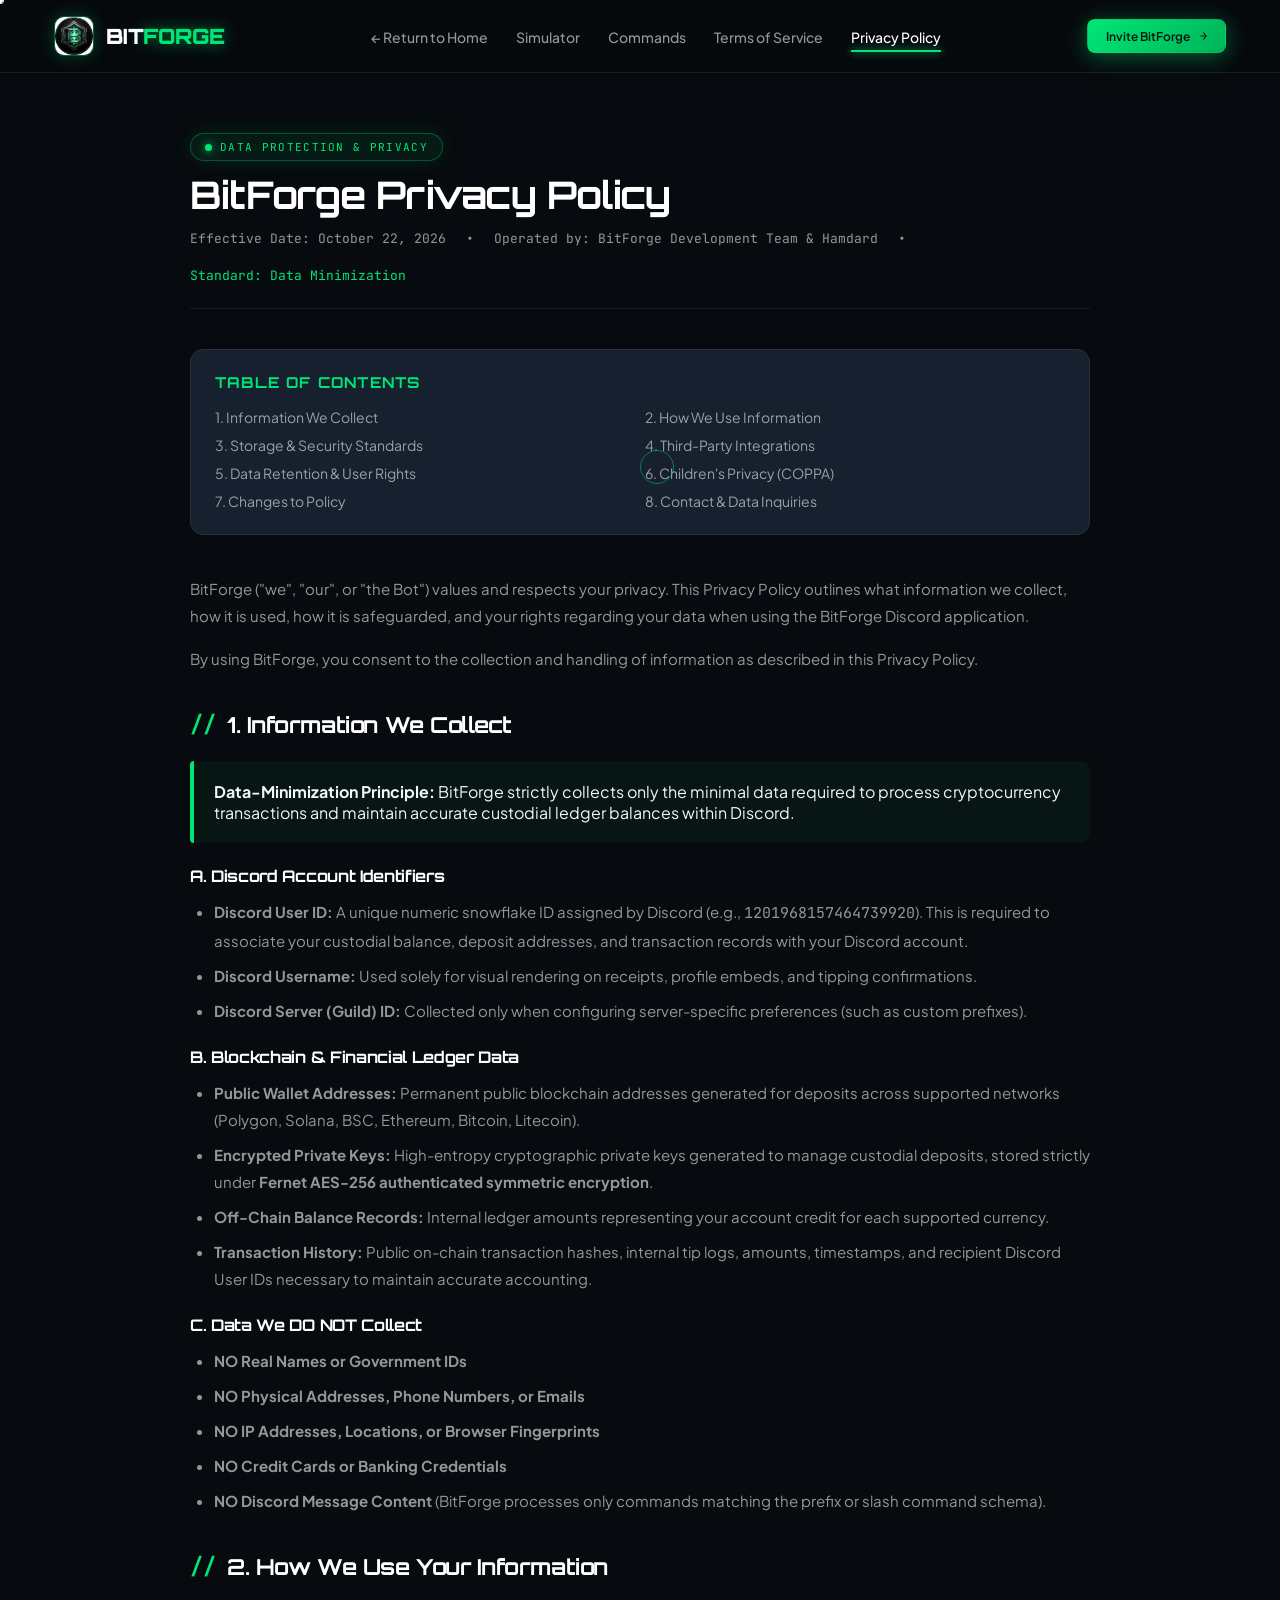
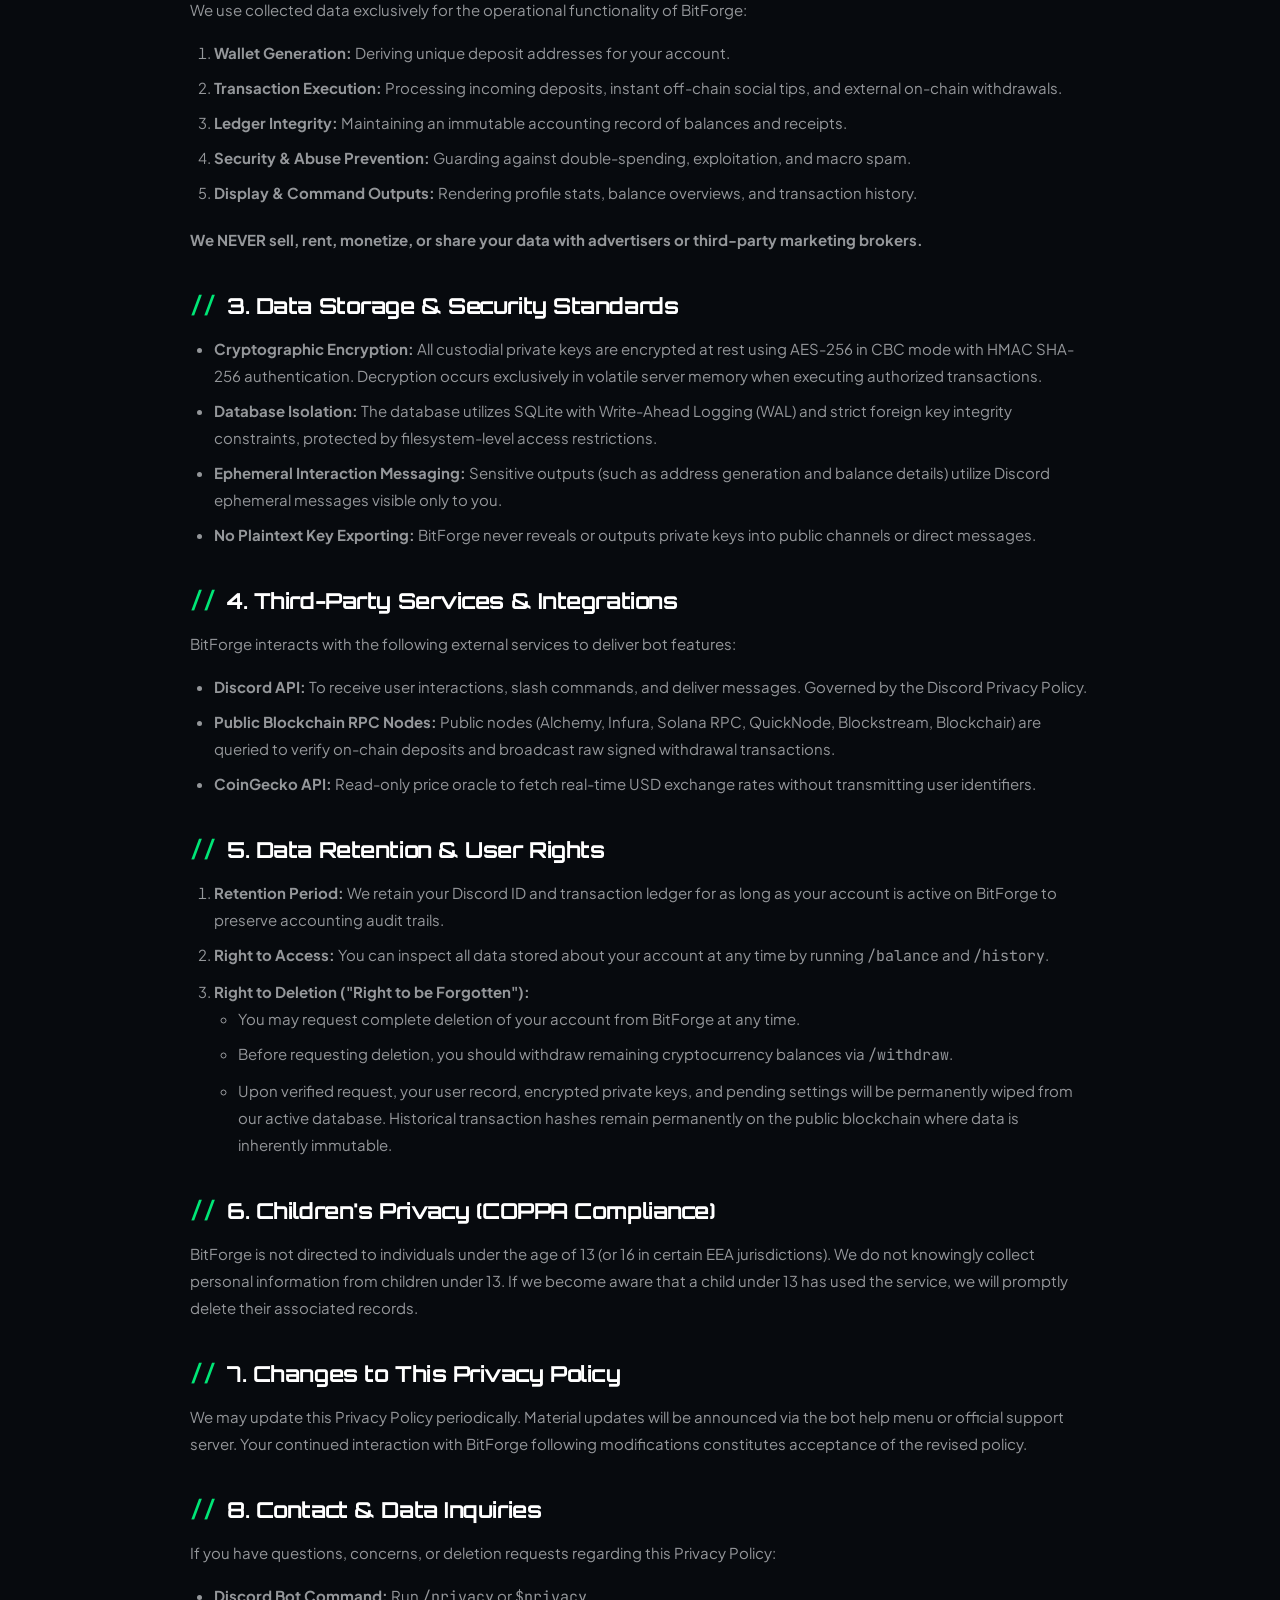
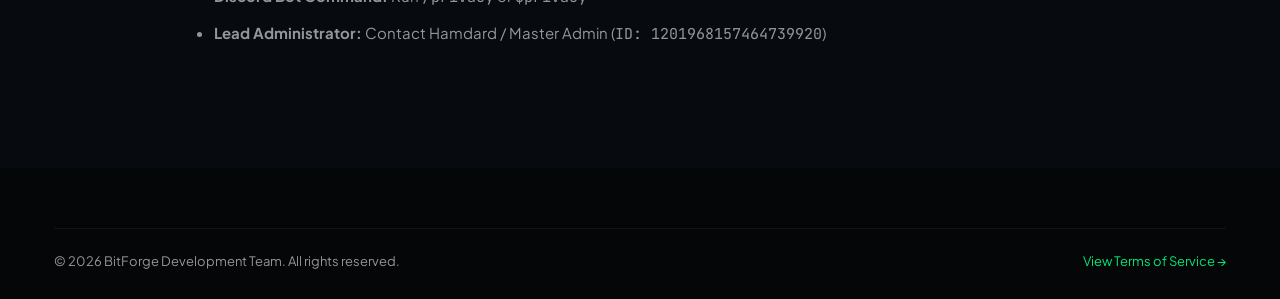
==== privacy.html @ 56391327 "feat: BitForge website release" ====
<!DOCTYPE html>
<html lang="en">
<head>
  <meta charset="UTF-8" />
  <meta name="viewport" content="width=device-width, initial-scale=1.0, maximum-scale=1.0" />
  <title>BitForge — Privacy Policy</title>
  
  <meta name="description" content="Official Privacy Policy for BitForge, the multi-chain Discord crypto custodial wallet and social tipping bot." />
  <meta name="theme-color" content="#00e676" />
  
  <link rel="icon" type="image/png" href="assets/img/logo.png" />
  
  <!-- Web3 Sci-Fi Google Fonts -->
  <link rel="preconnect" href="https://fonts.googleapis.com" />
  <link rel="preconnect" href="https://fonts.gstatic.com" crossorigin />
  <link href="https://fonts.googleapis.com/css2?family=Orbitron:wght@600;700;800;900&family=Plus+Jakarta+Sans:wght@300;400;500;600;700&family=JetBrains+Mono:wght@400;500;700;800&display=swap" rel="stylesheet" />
  
  <!-- Stylesheets -->
  <link rel="stylesheet" href="css/theme.css" />
  <link rel="stylesheet" href="css/components.css" />

  <style>
    .legal-content {
      padding: 60px 0 100px;
      max-width: 900px;
      margin: 0 auto;
    }
    .legal-header {
      margin-bottom: 40px;
      padding-bottom: 24px;
      border-bottom: 1px solid var(--border);
    }
    .legal-meta {
      display: flex;
      gap: 20px;
      color: var(--text-muted);
      font-family: var(--font-mono);
      font-size: 13px;
      margin-top: 12px;
      flex-wrap: wrap;
    }
    .legal-body h2 {
      font-family: var(--font-orbitron);
      font-size: 22px;
      color: #ffffff;
      margin: 40px 0 16px;
      display: flex;
      align-items: center;
      gap: 12px;
    }
    .legal-body h2::before {
      content: '//';
      color: var(--neon-green);
      font-family: var(--font-mono);
    }
    .legal-body h3 {
      font-family: var(--font-orbitron);
      font-size: 16px;
      color: #ffffff;
      margin: 24px 0 12px;
    }
    .legal-body p {
      color: var(--text-muted);
      font-size: 15px;
      line-height: 1.8;
      margin-bottom: 16px;
    }
    .legal-body ul, .legal-body ol {
      margin-left: 24px;
      margin-bottom: 20px;
      color: var(--text-muted);
      font-size: 15px;
      line-height: 1.8;
    }
    .legal-body li {
      margin-bottom: 8px;
    }
    .legal-callout {
      background: rgba(0, 230, 118, 0.05);
      border-left: 4px solid var(--neon-green);
      padding: 20px;
      border-radius: 4px 10px 10px 4px;
      margin: 24px 0;
      color: var(--text);
    }
    .toc-card {
      background: var(--surface);
      border: 1px solid var(--border);
      border-radius: var(--r-md);
      padding: 24px;
      margin-bottom: 40px;
    }
    .toc-list {
      list-style: none;
      margin-left: 0 !important;
      display: grid;
      grid-template-columns: repeat(2, 1fr);
      gap: 10px;
      margin-top: 16px;
    }
    .toc-list a {
      color: var(--text-muted);
      text-decoration: none;
      font-size: 14px;
      transition: color 0.15s ease;
      display: flex;
      align-items: center;
      gap: 6px;
    }
    .toc-list a:hover {
      color: var(--neon-green);
    }
    @media (max-width: 640px) {
      .toc-list {
        grid-template-columns: 1fr;
      }
    }
  </style>
</head>
<body>
  <!-- Top Scroll Progress Bar -->
  <div id="scroll-prog"></div>

  <!-- Custom GPU Cyber Cursor -->
  <div class="cur-d" id="cur-d"></div>
  <div class="cur-r" id="cur-r"></div>

  <div class="crt-overlay"></div>

  <div class="site-wrapper">
    <!-- Header Navigation -->
    <header class="site-header">
      <div class="container nav-inner">
        <a href="index.html" class="brand-wrapper">
          <img src="assets/img/logo.png" alt="BitForge Logo" class="brand-logo-img" />
          <span class="brand-name font-orbitron">BIT<span>FORGE</span></span>
        </a>

        <ul class="nav-links">
          <li><a href="index.html" class="nav-link">← Return to Home</a></li>
          <li><a href="index.html#simulator" class="nav-link">Simulator</a></li>
          <li><a href="index.html#commands" class="nav-link">Commands</a></li>
          <li><a href="terms.html" class="nav-link">Terms of Service</a></li>
          <li><a href="privacy.html" class="nav-link active">Privacy Policy</a></li>
        </ul>

        <div class="nav-actions">
          <a href="https://discord.com" target="_blank" class="btn btn-primary btn-sm">
            <span>Invite BitForge</span>
            <span class="font-mono">→</span>
          </a>
        </div>
      </div>
    </header>

    <main class="container">
      <article class="legal-content">
        <div class="legal-header">
          <div class="cyber-badge" style="margin-bottom: 12px;">
            <span class="pulse-dot"></span>
            <span>Data Protection & Privacy</span>
          </div>
          <h1 class="font-orbitron" style="font-size: 38px; margin-bottom: 8px;">BitForge Privacy Policy</h1>
          <div class="legal-meta">
            <span>Effective Date: October 22, 2026</span>
            <span>•</span>
            <span>Operated by: BitForge Development Team & Hamdard</span>
            <span>•</span>
            <span style="color: var(--neon-green);">Standard: Data Minimization</span>
          </div>
        </div>

        <!-- Table of Contents -->
        <div class="toc-card">
          <h3 class="font-orbitron" style="font-size: 15px; text-transform: uppercase; letter-spacing: 0.08em; color: var(--neon-green);">Table of Contents</h3>
          <ul class="toc-list">
            <li><a href="#section-1">1. Information We Collect</a></li>
            <li><a href="#section-2">2. How We Use Information</a></li>
            <li><a href="#section-3">3. Storage & Security Standards</a></li>
            <li><a href="#section-4">4. Third-Party Integrations</a></li>
            <li><a href="#section-5">5. Data Retention & User Rights</a></li>
            <li><a href="#section-6">6. Children's Privacy (COPPA)</a></li>
            <li><a href="#section-7">7. Changes to Policy</a></li>
            <li><a href="#section-8">8. Contact & Data Inquiries</a></li>
          </ul>
        </div>

        <div class="legal-body">
          <p>
            BitForge ("we", "our", or "the Bot") values and respects your privacy. This Privacy Policy outlines what information we collect, how it is used, how it is safeguarded, and your rights regarding your data when using the BitForge Discord application.
          </p>
          <p>
            By using BitForge, you consent to the collection and handling of information as described in this Privacy Policy.
          </p>

          <h2 id="section-1">1. Information We Collect</h2>
          <div class="legal-callout">
            <strong>Data-Minimization Principle:</strong> BitForge strictly collects only the minimal data required to process cryptocurrency transactions and maintain accurate custodial ledger balances within Discord.
          </div>

          <h3>A. Discord Account Identifiers</h3>
          <ul>
            <li><strong>Discord User ID:</strong> A unique numeric snowflake ID assigned by Discord (e.g., <code class="font-mono">1201968157464739920</code>). This is required to associate your custodial balance, deposit addresses, and transaction records with your Discord account.</li>
            <li><strong>Discord Username:</strong> Used solely for visual rendering on receipts, profile embeds, and tipping confirmations.</li>
            <li><strong>Discord Server (Guild) ID:</strong> Collected only when configuring server-specific preferences (such as custom prefixes).</li>
          </ul>

          <h3>B. Blockchain & Financial Ledger Data</h3>
          <ul>
            <li><strong>Public Wallet Addresses:</strong> Permanent public blockchain addresses generated for deposits across supported networks (Polygon, Solana, BSC, Ethereum, Bitcoin, Litecoin).</li>
            <li><strong>Encrypted Private Keys:</strong> High-entropy cryptographic private keys generated to manage custodial deposits, stored strictly under <strong>Fernet AES-256 authenticated symmetric encryption</strong>.</li>
            <li><strong>Off-Chain Balance Records:</strong> Internal ledger amounts representing your account credit for each supported currency.</li>
            <li><strong>Transaction History:</strong> Public on-chain transaction hashes, internal tip logs, amounts, timestamps, and recipient Discord User IDs necessary to maintain accurate accounting.</li>
          </ul>

          <h3>C. Data We DO NOT Collect</h3>
          <ul>
            <li><strong>NO Real Names or Government IDs</strong></li>
            <li><strong>NO Physical Addresses, Phone Numbers, or Emails</strong></li>
            <li><strong>NO IP Addresses, Locations, or Browser Fingerprints</strong></li>
            <li><strong>NO Credit Cards or Banking Credentials</strong></li>
            <li><strong>NO Discord Message Content</strong> (BitForge processes only commands matching the prefix or slash command schema).</li>
          </ul>

          <h2 id="section-2">2. How We Use Your Information</h2>
          <p>We use collected data exclusively for the operational functionality of BitForge:</p>
          <ol>
            <li><strong>Wallet Generation:</strong> Deriving unique deposit addresses for your account.</li>
            <li><strong>Transaction Execution:</strong> Processing incoming deposits, instant off-chain social tips, and external on-chain withdrawals.</li>
            <li><strong>Ledger Integrity:</strong> Maintaining an immutable accounting record of balances and receipts.</li>
            <li><strong>Security & Abuse Prevention:</strong> Guarding against double-spending, exploitation, and macro spam.</li>
            <li><strong>Display & Command Outputs:</strong> Rendering profile stats, balance overviews, and transaction history.</li>
          </ol>
          <p>
            <strong>We NEVER sell, rent, monetize, or share your data with advertisers or third-party marketing brokers.</strong>
          </p>

          <h2 id="section-3">3. Data Storage & Security Standards</h2>
          <ul>
            <li><strong>Cryptographic Encryption:</strong> All custodial private keys are encrypted at rest using AES-256 in CBC mode with HMAC SHA-256 authentication. Decryption occurs exclusively in volatile server memory when executing authorized transactions.</li>
            <li><strong>Database Isolation:</strong> The database utilizes SQLite with Write-Ahead Logging (WAL) and strict foreign key integrity constraints, protected by filesystem-level access restrictions.</li>
            <li><strong>Ephemeral Interaction Messaging:</strong> Sensitive outputs (such as address generation and balance details) utilize Discord ephemeral messages visible only to you.</li>
            <li><strong>No Plaintext Key Exporting:</strong> BitForge never reveals or outputs private keys into public channels or direct messages.</li>
          </ul>

          <h2 id="section-4">4. Third-Party Services & Integrations</h2>
          <p>BitForge interacts with the following external services to deliver bot features:</p>
          <ul>
            <li><strong>Discord API:</strong> To receive user interactions, slash commands, and deliver messages. Governed by the Discord Privacy Policy.</li>
            <li><strong>Public Blockchain RPC Nodes:</strong> Public nodes (Alchemy, Infura, Solana RPC, QuickNode, Blockstream, Blockchair) are queried to verify on-chain deposits and broadcast raw signed withdrawal transactions.</li>
            <li><strong>CoinGecko API:</strong> Read-only price oracle to fetch real-time USD exchange rates without transmitting user identifiers.</li>
          </ul>

          <h2 id="section-5">5. Data Retention & User Rights</h2>
          <ol>
            <li><strong>Retention Period:</strong> We retain your Discord ID and transaction ledger for as long as your account is active on BitForge to preserve accounting audit trails.</li>
            <li><strong>Right to Access:</strong> You can inspect all data stored about your account at any time by running <code class="font-mono">/balance</code> and <code class="font-mono">/history</code>.</li>
            <li><strong>Right to Deletion ("Right to be Forgotten"):</strong>
              <ul>
                <li>You may request complete deletion of your account from BitForge at any time.</li>
                <li>Before requesting deletion, you should withdraw remaining cryptocurrency balances via <code class="font-mono">/withdraw</code>.</li>
                <li>Upon verified request, your user record, encrypted private keys, and pending settings will be permanently wiped from our active database. Historical transaction hashes remain permanently on the public blockchain where data is inherently immutable.</li>
              </ul>
            </li>
          </ol>

          <h2 id="section-6">6. Children's Privacy (COPPA Compliance)</h2>
          <p>
            BitForge is not directed to individuals under the age of 13 (or 16 in certain EEA jurisdictions). We do not knowingly collect personal information from children under 13. If we become aware that a child under 13 has used the service, we will promptly delete their associated records.
          </p>

          <h2 id="section-7">7. Changes to This Privacy Policy</h2>
          <p>
            We may update this Privacy Policy periodically. Material updates will be announced via the bot help menu or official support server. Your continued interaction with BitForge following modifications constitutes acceptance of the revised policy.
          </p>

          <h2 id="section-8">8. Contact & Data Inquiries</h2>
          <p>
            If you have questions, concerns, or deletion requests regarding this Privacy Policy:
          </p>
          <ul>
            <li><strong>Discord Bot Command:</strong> Run <code class="font-mono">/privacy</code> or <code class="font-mono">$privacy</code></li>
            <li><strong>Lead Administrator:</strong> Contact Hamdard / Master Admin (<code class="font-mono">ID: 1201968157464739920</code>)</li>
          </ul>
        </div>
      </article>
    </main>

    <!-- Footer -->
    <footer class="site-footer">
      <div class="container">
        <div class="footer-bottom">
          <span>&copy; 2026 BitForge Development Team. All rights reserved.</span>
          <span><a href="terms.html" style="color: var(--neon-green); text-decoration: none;">View Terms of Service →</a></span>
        </div>
      </div>
    </footer>
  </div>

  <script src="js/main.js"></script>
</body>
</html>
---- css/theme.css ----
/* ==========================================================================
   BITFORGE — HIGH-VOLTAGE GREEN NEON CYBERNETIC DESIGN SYSTEM
   Inspired by elite Web3 interfaces (Orbitron + Neon Emerald #00e676 + Obsidian #070a0e)
   ========================================================================== */

:root {
  --bg: #070a0e;
  --bg2: #0c1118;
  --bg3: #121924;
  --surface: #16202e;
  --surface-hover: #1c293b;
  
  --border: rgba(255, 255, 255, 0.08);
  --border-glow: rgba(0, 230, 118, 0.4);
  --border-glow-subtle: rgba(0, 230, 118, 0.18);
  
  --neon-green: #00e676;
  --neon-green-glow: rgba(0, 230, 118, 0.5);
  --neon-emerald: #10b981;
  --neon-cyan: #00e5ff;
  --neon-amber: #ffd600;
  --neon-crimson: #ff1744;
  
  --text: #f3f5f9;
  --text-muted: rgba(243, 245, 249, 0.6);
  --text-dim: rgba(243, 245, 249, 0.28);
  
  --font-orbitron: 'Orbitron', monospace, sans-serif;
  --font-sans: 'Plus Jakarta Sans', -apple-system, BlinkMacSystemFont, sans-serif;
  --font-mono: 'JetBrains Mono', 'Fira Code', monospace;
  
  --r-sm: 8px;
  --r-md: 14px;
  --r-lg: 20px;
  --r-xl: 28px;
  
  --ease: cubic-bezier(0.16, 1, 0.3, 1);
}

*, *::before, *::after {
  box-sizing: border-box;
  margin: 0;
  padding: 0;
}

html {
  scroll-behavior: smooth;
  color-scheme: dark;
}

body {
  font-family: var(--font-sans);
  background: var(--bg);
  color: var(--text);
  overflow-x: hidden;
  min-height: 100vh;
  position: relative;
}

/* Custom Cursor (Desktop only) */
@media (hover: hover) and (pointer: fine) {
  body {
    cursor: none;
  }
  a, button, input, [role="button"], .preset-chip {
    cursor: none !important;
  }
}

.cur-d {
  width: 7px;
  height: 7px;
  border-radius: 50%;
  background: #ffffff;
  position: fixed;
  top: 0;
  left: 0;
  pointer-events: none;
  z-index: 9999;
  transform: translate(-50%, -50%);
  transition: transform 0.05s ease, background 0.2s ease;
  will-change: transform;
}

.cur-r {
  width: 34px;
  height: 34px;
  border-radius: 50%;
  border: 1.5px solid rgba(0, 230, 118, 0.45);
  position: fixed;
  top: 0;
  left: 0;
  pointer-events: none;
  z-index: 9998;
  transform: translate(-50%, -50%);
  transition: width 0.2s var(--ease), height 0.2s var(--ease), border-color 0.2s var(--ease), background 0.2s var(--ease);
  will-change: transform;
}

.cur-r.hovering {
  width: 52px;
  height: 52px;
  border-color: var(--neon-green);
  background: rgba(0, 230, 118, 0.08);
  box-shadow: 0 0 20px rgba(0, 230, 118, 0.25);
}

/* Scroll Progress Bar at top */
#scroll-prog {
  position: fixed;
  top: 0;
  left: 0;
  z-index: 9001;
  height: 3px;
  width: 0%;
  background: linear-gradient(90deg, #00e676, #00e5ff, #10b981);
  box-shadow: 0 0 10px rgba(0, 230, 118, 0.6);
  pointer-events: none;
  transition: width 0.05s linear;
}

/* Preloader */
#preloader {
  position: fixed;
  inset: 0;
  z-index: 9000;
  background: #05070a;
  display: flex;
  flex-direction: column;
  align-items: center;
  justify-content: center;
  gap: 1.5rem;
  transition: opacity 0.5s var(--ease), visibility 0.5s var(--ease);
}

#preloader.done {
  opacity: 0;
  visibility: hidden;
  pointer-events: none;
}

.pre-logo-wrap {
  display: flex;
  align-items: center;
  gap: 12px;
}

.pre-logo-img {
  width: 48px;
  height: 48px;
  border-radius: 12px;
  border: 1px solid var(--border-glow);
  box-shadow: 0 0 25px rgba(0, 230, 118, 0.35);
  animation: logoPulse 2s infinite ease-in-out;
}

.pre-logo-text {
  font-family: var(--font-orbitron);
  font-weight: 900;
  font-size: 2.2rem;
  letter-spacing: 0.08em;
  background: linear-gradient(135deg, #ffffff 40%, var(--neon-green));
  -webkit-background-clip: text;
  -webkit-text-fill-color: transparent;
}

@keyframes logoPulse {
  0%, 100% { transform: scale(1); filter: drop-shadow(0 0 15px rgba(0, 230, 118, 0.4)); }
  50% { transform: scale(1.04); filter: drop-shadow(0 0 30px rgba(0, 230, 118, 0.7)); }
}

.pre-bar-wrap {
  width: 240px;
  height: 3px;
  background: rgba(255, 255, 255, 0.08);
  border-radius: 999px;
  overflow: hidden;
  position: relative;
}

.pre-bar {
  height: 100%;
  width: 0%;
  background: linear-gradient(90deg, #00e676, #00e5ff);
  box-shadow: 0 0 12px var(--neon-green);
  transition: width 0.08s linear;
}

.pre-txt {
  font-family: var(--font-mono);
  font-size: 0.7rem;
  letter-spacing: 0.18em;
  text-transform: uppercase;
  color: var(--neon-green);
}

/* Three.js 3D Canvas Background */
#three-canvas {
  position: fixed;
  inset: 0;
  z-index: 0;
  pointer-events: none;
  opacity: 0.65;
}

/* CRT Scanlines Layer */
.crt-overlay {
  position: fixed;
  inset: 0;
  pointer-events: none;
  z-index: 899;
  background: linear-gradient(rgba(18, 16, 16, 0) 50%, rgba(0, 0, 0, 0.25) 50%);
  background-size: 100% 4px;
  opacity: 0;
  transition: opacity 0.3s ease;
}

body.crt-active .crt-overlay {
  opacity: 0.35;
}

/* Site Wrapper */
.site-wrapper {
  position: relative;
  z-index: 1;
  display: flex;
  flex-direction: column;
  min-height: 100vh;
}

.container {
  width: 100%;
  max-width: 1220px;
  margin: 0 auto;
  padding: 0 24px;
}

/* Typography Utility */
h1, h2, h3, h4, h5, h6 {
  color: #ffffff;
  letter-spacing: -0.02em;
  line-height: 1.18;
}

.font-orbitron {
  font-family: var(--font-orbitron);
}

.font-mono {
  font-family: var(--font-mono);
}

.text-gradient-green {
  background: linear-gradient(135deg, #ffffff 20%, #00e676 80%, #00e5ff 100%);
  -webkit-background-clip: text;
  -webkit-text-fill-color: transparent;
  background-clip: text;
}

/* High-Tech Cyber Badge */
.cyber-badge {
  display: inline-flex;
  align-items: center;
  gap: 8px;
  padding: 6px 14px;
  border-radius: 999px;
  font-family: var(--font-mono);
  font-size: 11px;
  letter-spacing: 0.12em;
  text-transform: uppercase;
  background: rgba(0, 230, 118, 0.08);
  border: 1px solid rgba(0, 230, 118, 0.3);
  color: var(--neon-green);
  backdrop-filter: blur(12px);
  -webkit-backdrop-filter: blur(12px);
  box-shadow: 0 0 20px rgba(0, 230, 118, 0.12);
}

.pulse-dot {
  width: 7px;
  height: 7px;
  border-radius: 50%;
  background-color: var(--neon-green);
  box-shadow: 0 0 10px var(--neon-green);
  animation: pulse-glow 2s infinite ease-in-out;
}

@keyframes pulse-glow {
  0%, 100% { opacity: 1; transform: scale(1); }
  50% { opacity: 0.35; transform: scale(0.8); }
}

/* Marquee Ticker Track */
.ticker-wrap {
  background: rgba(8, 12, 18, 0.85);
  border-top: 1px solid var(--border);
  border-bottom: 1px solid var(--border-glow-subtle);
  padding: 0.65rem 0;
  overflow: hidden;
  position: relative;
  z-index: 100;
}

.ticker-track {
  display: flex;
  gap: 0;
  animation: tickerScroll 28s linear infinite;
  width: max-content;
  will-change: transform;
}

.ticker-track:hover {
  animation-play-state: paused;
}

@keyframes tickerScroll {
  0% { transform: translateX(0); }
  100% { transform: translateX(-50%); }
}

.ticker-item {
  display: flex;
  align-items: center;
  gap: 0.6rem;
  padding: 0 2.2rem;
  white-space: nowrap;
  font-size: 0.74rem;
  font-family: var(--font-orbitron);
  font-weight: 700;
  letter-spacing: 0.05em;
}

.ticker-sym {
  color: #ffffff;
}

.ticker-price {
  color: var(--text-muted);
}

.ticker-up {
  color: var(--neon-green);
  font-size: 0.68rem;
}

/* Glass Panels */
.glass-panel {
  background: rgba(14, 20, 30, 0.72);
  backdrop-filter: blur(16px);
  -webkit-backdrop-filter: blur(16px);
  border: 1px solid var(--border);
  border-radius: var(--r-lg);
  position: relative;
  overflow: hidden;
  transition: border-color 0.25s var(--ease), box-shadow 0.25s var(--ease), transform 0.25s var(--ease);
}

.glass-panel:hover {
  border-color: rgba(255, 255, 255, 0.16);
}

.glass-panel.glow-green:hover {
  border-color: var(--border-glow);
  box-shadow: 0 0 35px rgba(0, 230, 118, 0.2);
}

/* Buttons */
.btn {
  display: inline-flex;
  align-items: center;
  justify-content: center;
  gap: 10px;
  padding: 13px 26px;
  font-family: var(--font-sans);
  font-size: 14px;
  font-weight: 600;
  text-decoration: none;
  border-radius: var(--r-md);
  cursor: pointer;
  border: 1px solid transparent;
  transition: all 0.2s var(--ease);
  white-space: nowrap;
}

.btn-primary {
  background: linear-gradient(135deg, #00e676 0%, #00b359 100%);
  color: #041208;
  box-shadow: 0 4px 22px rgba(0, 230, 118, 0.38);
}

.btn-primary:hover {
  background: linear-gradient(135deg, #1aff87 0%, #00c763 100%);
  transform: translateY(-2px);
  box-shadow: 0 6px 30px rgba(0, 230, 118, 0.55);
}

.btn-glass {
  background: rgba(255, 255, 255, 0.05);
  border: 1px solid var(--border);
  color: var(--text);
  backdrop-filter: blur(10px);
}

.btn-glass:hover {
  background: rgba(255, 255, 255, 0.1);
  border-color: rgba(0, 230, 118, 0.4);
  color: #ffffff;
  transform: translateY(-2px);
}

.btn-sm {
  padding: 8px 18px;
  font-size: 12px;
  border-radius: var(--r-sm);
}

/* Navigation */
.site-header {
  position: sticky;
  top: 0;
  z-index: 200;
  padding: 16px 0;
  backdrop-filter: blur(20px);
  -webkit-backdrop-filter: blur(20px);
  background: rgba(7, 10, 14, 0.85);
  border-bottom: 1px solid var(--border);
  transition: all 0.3s ease;
}

.nav-inner {
  display: flex;
  align-items: center;
  justify-content: space-between;
}

.brand-wrapper {
  display: flex;
  align-items: center;
  gap: 12px;
  text-decoration: none;
}

.brand-logo-img {
  width: 40px;
  height: 40px;
  border-radius: 10px;
  border: 1px solid var(--border-glow);
  box-shadow: 0 0 16px rgba(0, 230, 118, 0.25);
  object-fit: cover;
}

.brand-name {
  font-family: var(--font-orbitron);
  font-size: 21px;
  font-weight: 900;
  letter-spacing: -0.01em;
  color: #ffffff;
}

.brand-name span {
  color: var(--neon-green);
  text-shadow: 0 0 15px rgba(0, 230, 118, 0.6);
}

.nav-links {
  display: flex;
  align-items: center;
  gap: 28px;
  list-style: none;
}

.nav-link {
  color: var(--text-muted);
  font-size: 14px;
  font-weight: 500;
  text-decoration: none;
  transition: color 0.15s ease;
  position: relative;
}

.nav-link:hover, .nav-link.active {
  color: #ffffff;
}

.nav-link:hover::after, .nav-link.active::after {
  content: '';
  position: absolute;
  bottom: -6px;
  left: 0;
  width: 100%;
  height: 2px;
  background: var(--neon-green);
  box-shadow: 0 0 8px var(--neon-green);
}

.nav-actions {
  display: flex;
  align-items: center;
  gap: 12px;
}

.hud-tool-btn {
  background: rgba(255, 255, 255, 0.04);
  border: 1px solid var(--border);
  color: var(--text-muted);
  width: 38px;
  height: 38px;
  border-radius: 8px;
  cursor: pointer;
  display: flex;
  align-items: center;
  justify-content: center;
  transition: all 0.2s ease;
}

.hud-tool-btn:hover, .hud-tool-btn.active {
  color: var(--neon-green);
  border-color: var(--border-glow);
  background: rgba(0, 230, 118, 0.1);
}

/* Section Header */
.section-header {
  text-align: center;
  max-width: 720px;
  margin: 0 auto 56px;
}

.section-title {
  font-family: var(--font-orbitron);
  font-size: 38px;
  font-weight: 800;
  margin: 16px 0 16px;
  letter-spacing: -0.01em;
}

.section-desc {
  font-size: 16px;
  color: var(--text-muted);
  line-height: 1.6;
}

@media (max-width: 900px) {
  .nav-links {
    display: none;
  }
  .section-title {
    font-size: 30px;
  }
}
---- css/components.css ----
/* ==========================================================================
   BITFORGE — INTERACTIVE COMPONENTS & HUD MODULES
   ========================================================================== */

/* --------------------------------------------------------------------------
   HERO SECTION
   -------------------------------------------------------------------------- */
.hero-section {
  padding: 80px 0 60px;
  position: relative;
}

.hero-grid {
  display: grid;
  grid-template-columns: 1.05fr 1fr;
  gap: 48px;
  align-items: center;
}

.hero-content {
  display: flex;
  flex-direction: column;
  gap: 24px;
}

.hero-title {
  font-size: 54px;
  line-height: 1.1;
  font-weight: 800;
  letter-spacing: -0.03em;
}

.hero-subtitle {
  font-size: 18px;
  line-height: 1.6;
  color: var(--text-secondary);
  max-width: 520px;
}

.hero-cta-group {
  display: flex;
  flex-wrap: wrap;
  gap: 16px;
  margin-top: 8px;
}

.hero-stats-row {
  display: grid;
  grid-template-columns: repeat(4, 1fr);
  gap: 16px;
  margin-top: 24px;
  padding-top: 24px;
  border-top: 1px solid var(--border-subtle);
}

.stat-item {
  display: flex;
  flex-direction: column;
}

.stat-value {
  font-family: var(--font-mono);
  font-size: 24px;
  font-weight: 700;
  color: #ffffff;
}

.stat-value.accent {
  color: var(--neon-emerald);
}

.stat-value.crimson {
  color: var(--neon-crimson);
}

.stat-label {
  font-size: 12px;
  color: var(--text-muted);
  text-transform: uppercase;
  letter-spacing: 0.05em;
  margin-top: 4px;
}

/* --------------------------------------------------------------------------
   INTERACTIVE DISCORD SIMULATOR (THE CENTERPIECE)
   -------------------------------------------------------------------------- */
.discord-simulator-container {
  background: #1e1f22;
  border-radius: var(--radius-lg);
  border: 1px solid rgba(255, 255, 255, 0.12);
  box-shadow: 0 25px 50px -12px rgba(0, 0, 0, 0.7), 0 0 40px rgba(0, 230, 118, 0.12);
  overflow: hidden;
  position: relative;
  font-family: var(--font-sans);
}

/* Simulator Top Bar / Header */
.discord-header {
  background: #2b2d31;
  padding: 12px 18px;
  display: flex;
  align-items: center;
  justify-content: space-between;
  border-bottom: 1px solid rgba(0, 0, 0, 0.3);
}

.discord-channel-info {
  display: flex;
  align-items: center;
  gap: 10px;
}

.channel-hash {
  color: #80848e;
  font-size: 20px;
  font-weight: 700;
}

.channel-name {
  color: #f2f3f5;
  font-weight: 700;
  font-size: 15px;
}

.channel-topic {
  color: #949ba4;
  font-size: 12px;
  padding-left: 10px;
  border-left: 1px solid rgba(255, 255, 255, 0.1);
  display: inline-block;
}

.discord-status-pill {
  display: flex;
  align-items: center;
  gap: 6px;
  background: rgba(35, 165, 90, 0.15);
  border: 1px solid rgba(35, 165, 90, 0.3);
  padding: 3px 8px;
  border-radius: 999px;
  font-size: 11px;
  color: #23a55a;
  font-weight: 600;
}

/* Simulator Preset Bar */
.simulator-preset-bar {
  background: #111214;
  padding: 10px 16px;
  display: flex;
  align-items: center;
  gap: 8px;
  overflow-x: auto;
  border-bottom: 1px solid rgba(255, 255, 255, 0.06);
}

.preset-label {
  font-family: var(--font-mono);
  font-size: 10px;
  text-transform: uppercase;
  color: var(--neon-emerald);
  white-space: nowrap;
  letter-spacing: 0.1em;
}

.preset-chip {
  background: #2b2d31;
  border: 1px solid rgba(255, 255, 255, 0.08);
  color: #dbdee1;
  padding: 4px 10px;
  border-radius: 6px;
  font-family: var(--font-mono);
  font-size: 11px;
  cursor: pointer;
  white-space: nowrap;
  transition: all var(--transition-fast);
}

.preset-chip:hover, .preset-chip.active {
  background: rgba(0, 230, 118, 0.15);
  border-color: var(--neon-emerald);
  color: #ffffff;
  box-shadow: 0 0 12px rgba(0, 230, 118, 0.25);
}

/* Simulator Messages Area */
.discord-messages-body {
  padding: 20px;
  min-height: 380px;
  max-height: 440px;
  overflow-y: auto;
  display: flex;
  flex-direction: column;
  gap: 18px;
  background: #313338;
}

/* User Message */
.discord-message {
  display: flex;
  gap: 14px;
}

.discord-avatar {
  width: 40px;
  height: 40px;
  border-radius: 50%;
  flex-shrink: 0;
  object-fit: cover;
  background: #5865f2;
}

.discord-message-content {
  flex: 1;
}

.discord-meta {
  display: flex;
  align-items: center;
  gap: 8px;
  margin-bottom: 4px;
}

.discord-author {
  font-weight: 600;
  font-size: 14px;
  color: #f2f3f5;
}

.discord-bot-tag {
  background: #5865f2;
  color: #ffffff;
  font-size: 10px;
  padding: 1px 4px;
  border-radius: 3px;
  font-weight: 600;
  letter-spacing: 0.02em;
}

.discord-bot-tag.forge {
  background: var(--neon-crimson);
}

.discord-timestamp {
  font-size: 11px;
  color: #949ba4;
}

.discord-text {
  color: #dbdee1;
  font-size: 14px;
  line-height: 1.4;
}

.discord-command-bubble {
  background: #2b2d31;
  padding: 2px 6px;
  border-radius: 4px;
  font-family: var(--font-mono);
  color: #00a8fc;
  font-size: 13px;
}

/* Discord Embed */
.discord-embed {
  margin-top: 8px;
  background: #2b2d31;
  border-radius: 4px 8px 8px 4px;
  border-left: 4px solid var(--neon-emerald);
  padding: 14px 16px;
  max-width: 520px;
  display: flex;
  flex-direction: column;
  gap: 10px;
  animation: embedSlideIn 0.3s cubic-bezier(0.16, 1, 0.3, 1);
}

.discord-embed.crimson {
  border-left-color: var(--neon-crimson);
}

@keyframes embedSlideIn {
  from { opacity: 0; transform: translateY(6px); }
  to { opacity: 1; transform: translateY(0); }
}

.embed-author {
  display: flex;
  align-items: center;
  gap: 8px;
  font-size: 12px;
  font-weight: 600;
  color: #f2f3f5;
}

.embed-author-icon {
  width: 20px;
  height: 20px;
  border-radius: 50%;
}

.embed-title {
  font-size: 15px;
  font-weight: 700;
  color: #ffffff;
}

.embed-description {
  font-size: 13px;
  color: #dbdee1;
  line-height: 1.4;
}

.embed-fields-grid {
  display: grid;
  grid-template-columns: repeat(2, 1fr);
  gap: 12px;
  margin-top: 4px;
}

.embed-field {
  display: flex;
  flex-direction: column;
  gap: 2px;
}

.field-name {
  font-size: 11px;
  font-weight: 700;
  color: #949ba4;
  text-transform: uppercase;
  letter-spacing: 0.05em;
}

.field-value {
  font-size: 13px;
  color: #f2f3f5;
  font-family: var(--font-mono);
}

.embed-footer {
  display: flex;
  align-items: center;
  gap: 8px;
  font-size: 11px;
  color: #949ba4;
  padding-top: 8px;
  border-top: 1px solid rgba(255, 255, 255, 0.06);
}

/* Discord Button Row */
.discord-button-row {
  display: flex;
  flex-wrap: wrap;
  gap: 8px;
  margin-top: 8px;
}

.discord-btn {
  background: #4e5058;
  color: #ffffff;
  border: none;
  padding: 6px 12px;
  border-radius: 4px;
  font-size: 12px;
  font-weight: 600;
  cursor: pointer;
  display: inline-flex;
  align-items: center;
  gap: 6px;
  transition: background 0.15s ease;
}

.discord-btn:hover {
  background: #6d6f78;
}

.discord-btn.primary {
  background: #5865f2;
}

.discord-btn.primary:hover {
  background: #4752c4;
}

.discord-btn.success {
  background: #248046;
}

.discord-btn.success:hover {
  background: #1a6334;
}

/* Discord Chat Input Box */
.discord-input-container {
  background: #313338;
  padding: 0 16px 16px;
}

.discord-input-box {
  background: #383a40;
  border-radius: 8px;
  padding: 10px 14px;
  display: flex;
  align-items: center;
  gap: 12px;
}

.discord-input-box input {
  background: transparent;
  border: none;
  outline: none;
  color: #f2f3f5;
  font-size: 14px;
  font-family: var(--font-sans);
  width: 100%;
}

.discord-input-box input::placeholder {
  color: #80848e;
}

.discord-send-btn {
  background: var(--neon-emerald);
  border: none;
  color: #07090e;
  padding: 6px 12px;
  border-radius: 4px;
  font-weight: 700;
  font-size: 11px;
  cursor: pointer;
  transition: transform 0.1s ease;
}

.discord-send-btn:hover {
  transform: scale(1.05);
}

/* --------------------------------------------------------------------------
   MULTI-CHAIN RAIL STATION (6 SUPPORTED CHAINS)
   -------------------------------------------------------------------------- */
.chains-section {
  padding: 80px 0;
  position: relative;
}

.chains-grid {
  display: grid;
  grid-template-columns: repeat(3, 1fr);
  gap: 24px;
}

.chain-card {
  padding: 24px;
  border-radius: var(--radius-lg);
  background: var(--bg-card);
  border: 1px solid var(--border-subtle);
  position: relative;
  display: flex;
  flex-direction: column;
  gap: 16px;
  transition: all var(--transition-normal);
}

.chain-card:hover {
  transform: translateY(-4px);
  border-color: rgba(0, 230, 118, 0.4);
  box-shadow: 0 12px 30px rgba(0, 0, 0, 0.5), 0 0 25px rgba(0, 230, 118, 0.15);
}

.chain-top {
  display: flex;
  align-items: center;
  justify-content: space-between;
}

.chain-badge-group {
  display: flex;
  align-items: center;
  gap: 12px;
}

.chain-icon-wrap {
  width: 44px;
  height: 44px;
  border-radius: 12px;
  background: rgba(255, 255, 255, 0.05);
  border: 1px solid rgba(255, 255, 255, 0.1);
  display: flex;
  align-items: center;
  justify-content: center;
  font-size: 20px;
  font-weight: 800;
}

.chain-names h3 {
  font-size: 18px;
  color: #ffffff;
}

.chain-ticker {
  font-family: var(--font-mono);
  font-size: 12px;
  color: var(--neon-emerald);
}

.chain-network-tag {
  font-size: 11px;
  font-family: var(--font-mono);
  background: rgba(255, 255, 255, 0.06);
  padding: 3px 8px;
  border-radius: 4px;
  color: var(--text-secondary);
}

.chain-metrics {
  display: grid;
  grid-template-columns: repeat(2, 1fr);
  gap: 12px;
  background: rgba(0, 0, 0, 0.25);
  padding: 12px;
  border-radius: var(--radius-sm);
  border: 1px solid rgba(255, 255, 255, 0.04);
}

.metric-cell {
  display: flex;
  flex-direction: column;
}

.metric-name {
  font-size: 11px;
  color: var(--text-muted);
  text-transform: uppercase;
}

.metric-val {
  font-family: var(--font-mono);
  font-size: 13px;
  font-weight: 600;
  color: #ffffff;
}

.chain-features-list {
  list-style: none;
  display: flex;
  flex-direction: column;
  gap: 8px;
  font-size: 13px;
  color: var(--text-secondary);
}

.chain-features-list li {
  display: flex;
  align-items: center;
  gap: 8px;
}

.chain-features-list li svg {
  color: var(--neon-emerald);
  flex-shrink: 0;
}

/* --------------------------------------------------------------------------
   INTERACTIVE TIP & GAS SAVINGS CALCULATOR
   -------------------------------------------------------------------------- */
.calculator-section {
  padding: 80px 0;
}

.calc-box {
  background: linear-gradient(135deg, rgba(16, 22, 34, 0.9) 0%, rgba(13, 17, 26, 0.95) 100%);
  border: 1px solid rgba(0, 230, 118, 0.2);
  border-radius: var(--radius-xl);
  padding: 48px;
  box-shadow: 0 20px 50px rgba(0, 0, 0, 0.6), 0 0 40px rgba(0, 230, 118, 0.08);
  display: grid;
  grid-template-columns: 1.1fr 0.9fr;
  gap: 48px;
  align-items: center;
}

.slider-group {
  display: flex;
  flex-direction: column;
  gap: 12px;
  margin-bottom: 28px;
}

.slider-header {
  display: flex;
  justify-content: space-between;
  align-items: center;
}

.slider-label {
  font-size: 15px;
  font-weight: 600;
  color: #ffffff;
}

.slider-value-display {
  font-family: var(--font-mono);
  font-size: 18px;
  font-weight: 700;
  color: var(--neon-emerald);
}

.cyber-range-slider {
  -webkit-appearance: none;
  appearance: none;
  width: 100%;
  height: 8px;
  border-radius: 4px;
  background: rgba(255, 255, 255, 0.1);
  outline: none;
  cursor: pointer;
}

.cyber-range-slider::-webkit-slider-thumb {
  -webkit-appearance: none;
  appearance: none;
  width: 22px;
  height: 22px;
  border-radius: 50%;
  background: var(--neon-emerald);
  box-shadow: 0 0 15px var(--neon-emerald);
  cursor: pointer;
  transition: transform 0.1s ease;
}

.cyber-range-slider::-webkit-slider-thumb:hover {
  transform: scale(1.2);
}

.calc-result-panel {
  background: rgba(0, 0, 0, 0.4);
  border: 1px solid var(--border-subtle);
  border-radius: var(--radius-lg);
  padding: 32px;
  text-align: center;
  position: relative;
  overflow: hidden;
}

.calc-result-panel::before {
  content: '';
  position: absolute;
  top: 0;
  left: 0;
  width: 100%;
  height: 3px;
  background: linear-gradient(90deg, var(--neon-emerald), var(--neon-crimson));
}

.calc-savings-number {
  font-family: var(--font-mono);
  font-size: 54px;
  font-weight: 800;
  color: var(--neon-emerald);
  text-shadow: 0 0 30px rgba(0, 230, 118, 0.4);
  margin: 12px 0 6px;
}

.calc-savings-sub {
  font-size: 14px;
  color: var(--text-secondary);
}

.calc-breakdown-grid {
  display: grid;
  grid-template-columns: repeat(2, 1fr);
  gap: 16px;
  margin-top: 24px;
  padding-top: 20px;
  border-top: 1px solid var(--border-subtle);
  text-align: left;
}

/* --------------------------------------------------------------------------
   COMMAND ARSENAL MATRIX
   -------------------------------------------------------------------------- */
.commands-section {
  padding: 80px 0;
}

.command-toolbar {
  display: flex;
  align-items: center;
  justify-content: space-between;
  gap: 16px;
  margin-bottom: 32px;
  flex-wrap: wrap;
}

.command-tabs {
  display: flex;
  gap: 8px;
  background: rgba(255, 255, 255, 0.04);
  padding: 4px;
  border-radius: var(--radius-md);
  border: 1px solid var(--border-subtle);
}

.cmd-tab-btn {
  background: transparent;
  border: none;
  color: var(--text-secondary);
  font-size: 13px;
  font-weight: 600;
  padding: 8px 16px;
  border-radius: var(--radius-sm);
  cursor: pointer;
  transition: all var(--transition-fast);
}

.cmd-tab-btn.active, .cmd-tab-btn:hover {
  background: rgba(255, 255, 255, 0.1);
  color: #ffffff;
}

.cmd-search-box {
  background: rgba(255, 255, 255, 0.05);
  border: 1px solid var(--border-subtle);
  border-radius: var(--radius-md);
  padding: 8px 16px;
  display: flex;
  align-items: center;
  gap: 8px;
  min-width: 260px;
}

.cmd-search-box input {
  background: transparent;
  border: none;
  outline: none;
  color: #ffffff;
  font-size: 13px;
  width: 100%;
}

.commands-grid {
  display: grid;
  grid-template-columns: repeat(2, 1fr);
  gap: 20px;
}

.cmd-card {
  background: var(--bg-card);
  border: 1px solid var(--border-subtle);
  border-radius: var(--radius-md);
  padding: 20px;
  display: flex;
  flex-direction: column;
  gap: 12px;
  transition: all var(--transition-fast);
  position: relative;
}

.cmd-card:hover {
  border-color: rgba(0, 230, 118, 0.3);
  transform: translateY(-2px);
}

.cmd-card-header {
  display: flex;
  align-items: center;
  justify-content: space-between;
}

.cmd-syntax-pill {
  font-family: var(--font-mono);
  font-size: 14px;
  font-weight: 700;
  color: var(--neon-emerald);
  background: rgba(0, 230, 118, 0.08);
  padding: 4px 10px;
  border-radius: 6px;
  border: 1px solid rgba(0, 230, 118, 0.2);
}

.cmd-badge {
  font-size: 10px;
  font-family: var(--font-mono);
  text-transform: uppercase;
  padding: 2px 6px;
  border-radius: 4px;
  background: rgba(255, 255, 255, 0.07);
  color: var(--text-muted);
}

.cmd-desc {
  font-size: 13px;
  color: var(--text-secondary);
  line-height: 1.5;
}

.cmd-card-footer {
  display: flex;
  align-items: center;
  justify-content: space-between;
  padding-top: 10px;
  border-top: 1px solid rgba(255, 255, 255, 0.04);
  font-size: 12px;
  color: var(--text-muted);
}

.copy-cmd-btn {
  background: transparent;
  border: 1px solid var(--border-subtle);
  color: var(--text-secondary);
  padding: 4px 8px;
  border-radius: 4px;
  font-size: 11px;
  cursor: pointer;
  display: flex;
  align-items: center;
  gap: 4px;
  transition: all var(--transition-fast);
}

.copy-cmd-btn:hover {
  color: var(--neon-emerald);
  border-color: var(--neon-emerald);
}

/* --------------------------------------------------------------------------
   CRYPTOGRAPHIC SECURITY PIPELINE (ARCHITECTURE)
   -------------------------------------------------------------------------- */
.security-section {
  padding: 80px 0;
}

.pipeline-grid {
  display: grid;
  grid-template-columns: repeat(4, 1fr);
  gap: 20px;
  position: relative;
}

.pipeline-card {
  background: var(--bg-card);
  border: 1px solid var(--border-subtle);
  border-radius: var(--radius-lg);
  padding: 28px 24px;
  display: flex;
  flex-direction: column;
  gap: 16px;
  position: relative;
}

.pipeline-step-badge {
  font-family: var(--font-mono);
  font-size: 11px;
  font-weight: 700;
  color: var(--neon-emerald);
  background: rgba(0, 230, 118, 0.1);
  display: inline-block;
  align-self: flex-start;
  padding: 2px 8px;
  border-radius: 4px;
  letter-spacing: 0.08em;
}

.pipeline-title {
  font-size: 18px;
  font-weight: 700;
}

.pipeline-desc {
  font-size: 13px;
  color: var(--text-secondary);
  line-height: 1.6;
}

/* --------------------------------------------------------------------------
   FAQ ACCORDION
   -------------------------------------------------------------------------- */
.faq-section {
  padding: 80px 0;
}

.faq-container {
  max-width: 800px;
  margin: 0 auto;
  display: flex;
  flex-direction: column;
  gap: 16px;
}

.faq-item {
  background: var(--bg-card);
  border: 1px solid var(--border-subtle);
  border-radius: var(--radius-md);
  overflow: hidden;
  transition: all var(--transition-fast);
}

.faq-question-btn {
  width: 100%;
  padding: 20px 24px;
  text-align: left;
  background: transparent;
  border: none;
  color: #ffffff;
  font-size: 16px;
  font-weight: 600;
  cursor: pointer;
  display: flex;
  align-items: center;
  justify-content: space-between;
  gap: 16px;
}

.faq-icon {
  transition: transform 0.25s ease;
  color: var(--neon-emerald);
  font-size: 18px;
}

.faq-item.active .faq-icon {
  transform: rotate(45deg);
  color: var(--neon-crimson);
}

.faq-answer {
  max-height: 0;
  overflow: hidden;
  transition: max-height 0.3s cubic-bezier(0.16, 1, 0.3, 1), padding 0.3s ease;
  color: var(--text-secondary);
  font-size: 14px;
  line-height: 1.6;
  padding: 0 24px;
}

.faq-item.active .faq-answer {
  max-height: 250px;
  padding: 0 24px 20px;
}

/* --------------------------------------------------------------------------
   FOOTER
   -------------------------------------------------------------------------- */
.site-footer {
  background: #050608;
  border-top: 1px solid var(--border-subtle);
  padding: 60px 0 30px;
  margin-top: auto;
}

.footer-grid {
  display: grid;
  grid-template-columns: 1.5fr 1fr 1fr 1fr;
  gap: 40px;
  margin-bottom: 40px;
}

.footer-col h4 {
  font-size: 14px;
  text-transform: uppercase;
  letter-spacing: 0.08em;
  color: #ffffff;
  margin-bottom: 16px;
}

.footer-links {
  list-style: none;
  display: flex;
  flex-direction: column;
  gap: 10px;
}

.footer-link {
  color: var(--text-secondary);
  font-size: 14px;
  text-decoration: none;
  transition: color var(--transition-fast);
}

.footer-link:hover {
  color: var(--neon-emerald);
}

.footer-bottom {
  display: flex;
  align-items: center;
  justify-content: space-between;
  padding-top: 24px;
  border-top: 1px solid rgba(255, 255, 255, 0.05);
  font-size: 13px;
  color: var(--text-muted);
}

/* Responsive adjustments */
@media (max-width: 1024px) {
  .hero-grid {
    grid-template-columns: 1fr;
    gap: 40px;
  }
  .chains-grid {
    grid-template-columns: repeat(2, 1fr);
  }
  .pipeline-grid {
    grid-template-columns: repeat(2, 1fr);
  }
  .calc-box {
    grid-template-columns: 1fr;
    gap: 32px;
  }
  .footer-grid {
    grid-template-columns: 1fr 1fr;
  }
}

@media (max-width: 640px) {
  .hero-title {
    font-size: 38px;
  }
  .hero-stats-row {
    grid-template-columns: repeat(2, 1fr);
  }
  .chains-grid {
    grid-template-columns: 1fr;
  }
  .commands-grid {
    grid-template-columns: 1fr;
  }
  .pipeline-grid {
    grid-template-columns: 1fr;
  }
  .calc-box {
    padding: 24px;
  }
  .footer-grid {
    grid-template-columns: 1fr;
  }
}

/* --------------------------------------------------------------------------
   LIVE TICKER BAR & HELPER STYLES
   -------------------------------------------------------------------------- */
.ticker-bar {
  background: rgba(4, 7, 10, 0.95);
  border-bottom: 1px solid rgba(0, 230, 118, 0.15);
  padding: 8px 0;
  font-family: var(--font-mono);
  font-size: 11px;
  overflow: hidden;
  position: relative;
  z-index: 90;
}

.ticker-inner {
  display: flex;
  align-items: center;
  justify-content: space-around;
  flex-wrap: wrap;
  gap: 16px;
}

.ticker-item {
  display: flex;
  align-items: center;
  gap: 6px;
}

.ticker-coin {
  color: #ffffff;
  font-weight: 700;
}

.ticker-price {
  color: var(--neon-emerald);
  transition: all 0.3s ease;
}

.ticker-price.price-blink {
  color: #ffffff;
  text-shadow: 0 0 10px var(--neon-emerald);
}

.ticker-change {
  color: #00e676;
  font-size: 10px;
}

/* Rain particle effect for simulator */
.rain-particle {
  position: absolute;
  color: var(--neon-emerald);
  font-weight: 800;
  font-size: 18px;
  pointer-events: none;
  z-index: 50;
  animation: fallDown linear forwards;
  text-shadow: 0 0 10px var(--neon-emerald);
}

@keyframes fallDown {
  0% { transform: translateY(-20px) rotate(0deg); opacity: 1; }
  100% { transform: translateY(420px) rotate(360deg); opacity: 0; }
}

/* Typing indicator dots */
.typing-dots {
  display: inline-block;
  animation: typingBlink 1.4s infinite;
}

@keyframes typingBlink {
  0%, 20% { opacity: 0; }
  50% { opacity: 1; }
  100% { opacity: 0; }
}

/* Mobile Nav Styles */
.mobile-toggle {
  display: none;
  background: transparent;
  border: 1px solid var(--border-subtle);
  color: #ffffff;
  padding: 6px 10px;
  border-radius: 6px;
  font-size: 18px;
  cursor: pointer;
}

@media (max-width: 900px) {
  .mobile-toggle {
    display: block;
  }
  .nav-links.mobile-open {
    display: flex;
    flex-direction: column;
    position: absolute;
    top: 100%;
    left: 0;
    width: 100%;
    background: #090e15;
    padding: 24px;
    border-bottom: 1px solid var(--border-subtle);
    gap: 18px;
  }
}
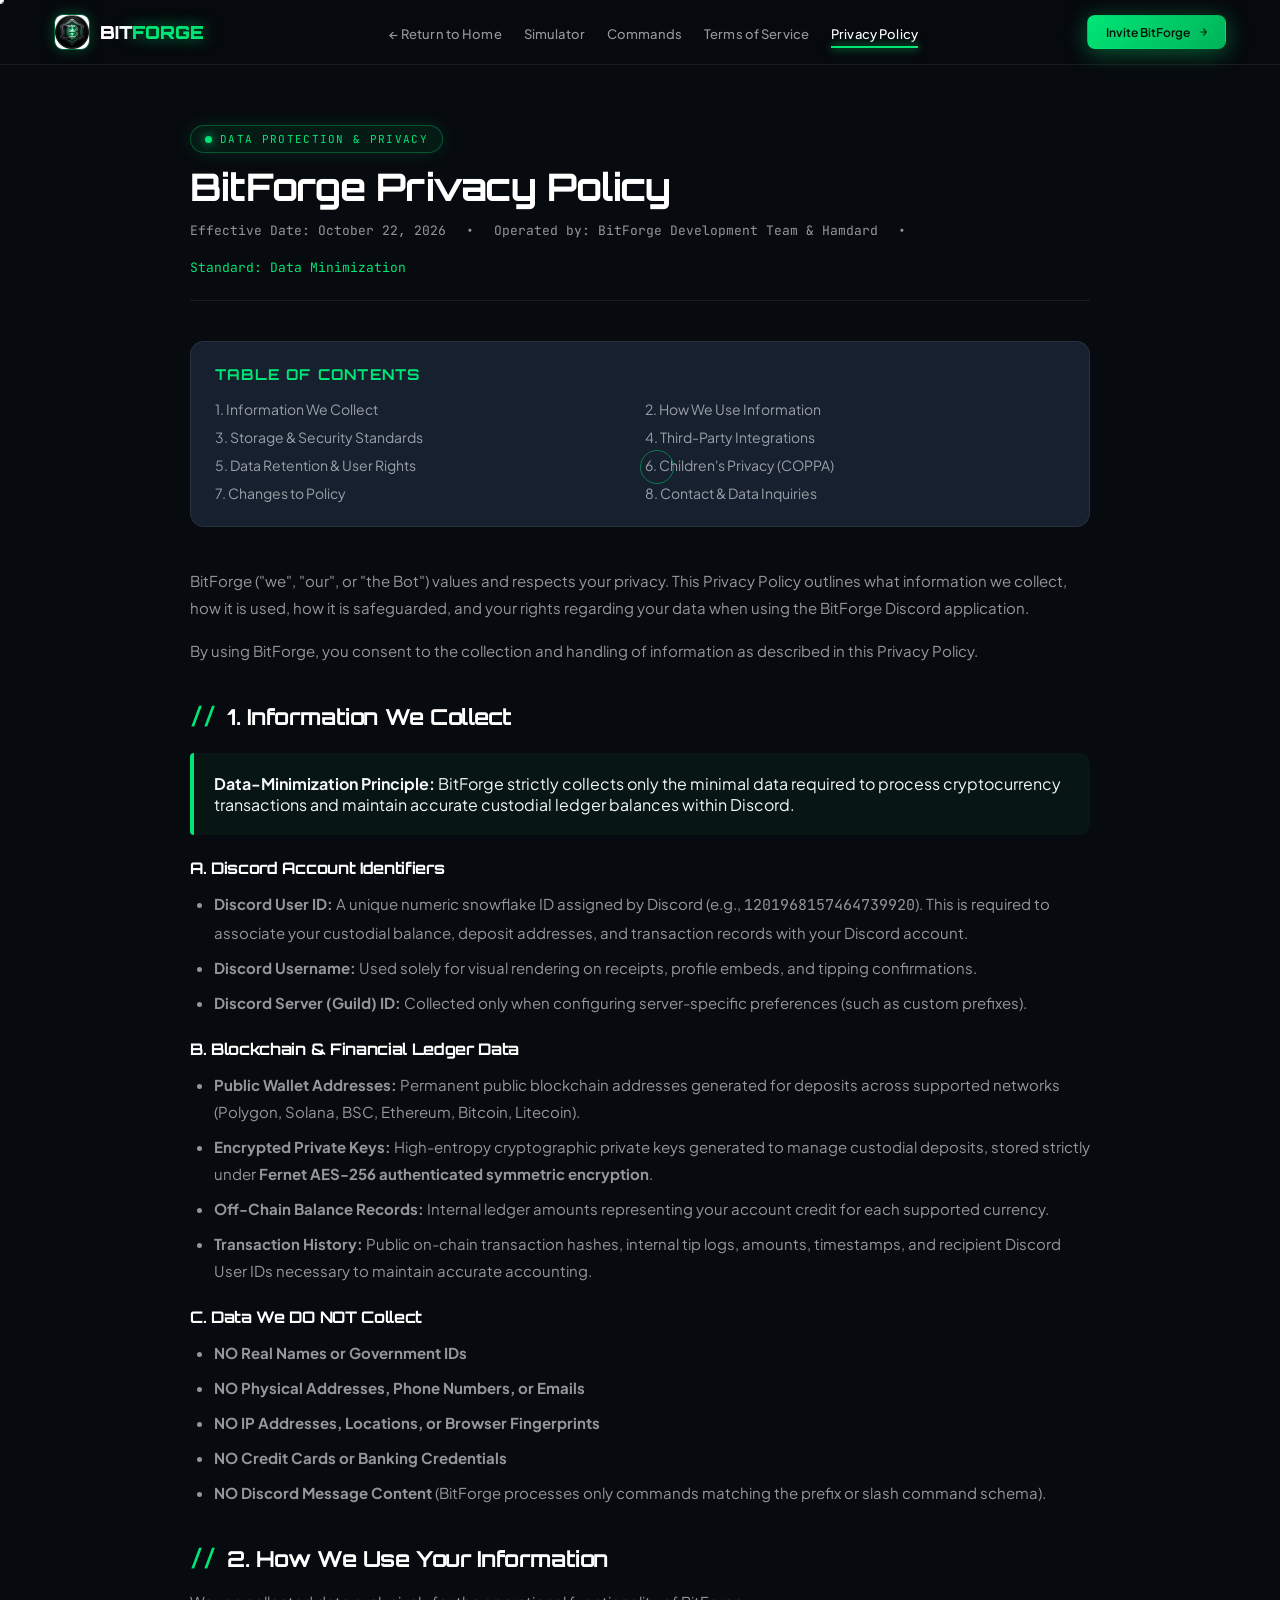
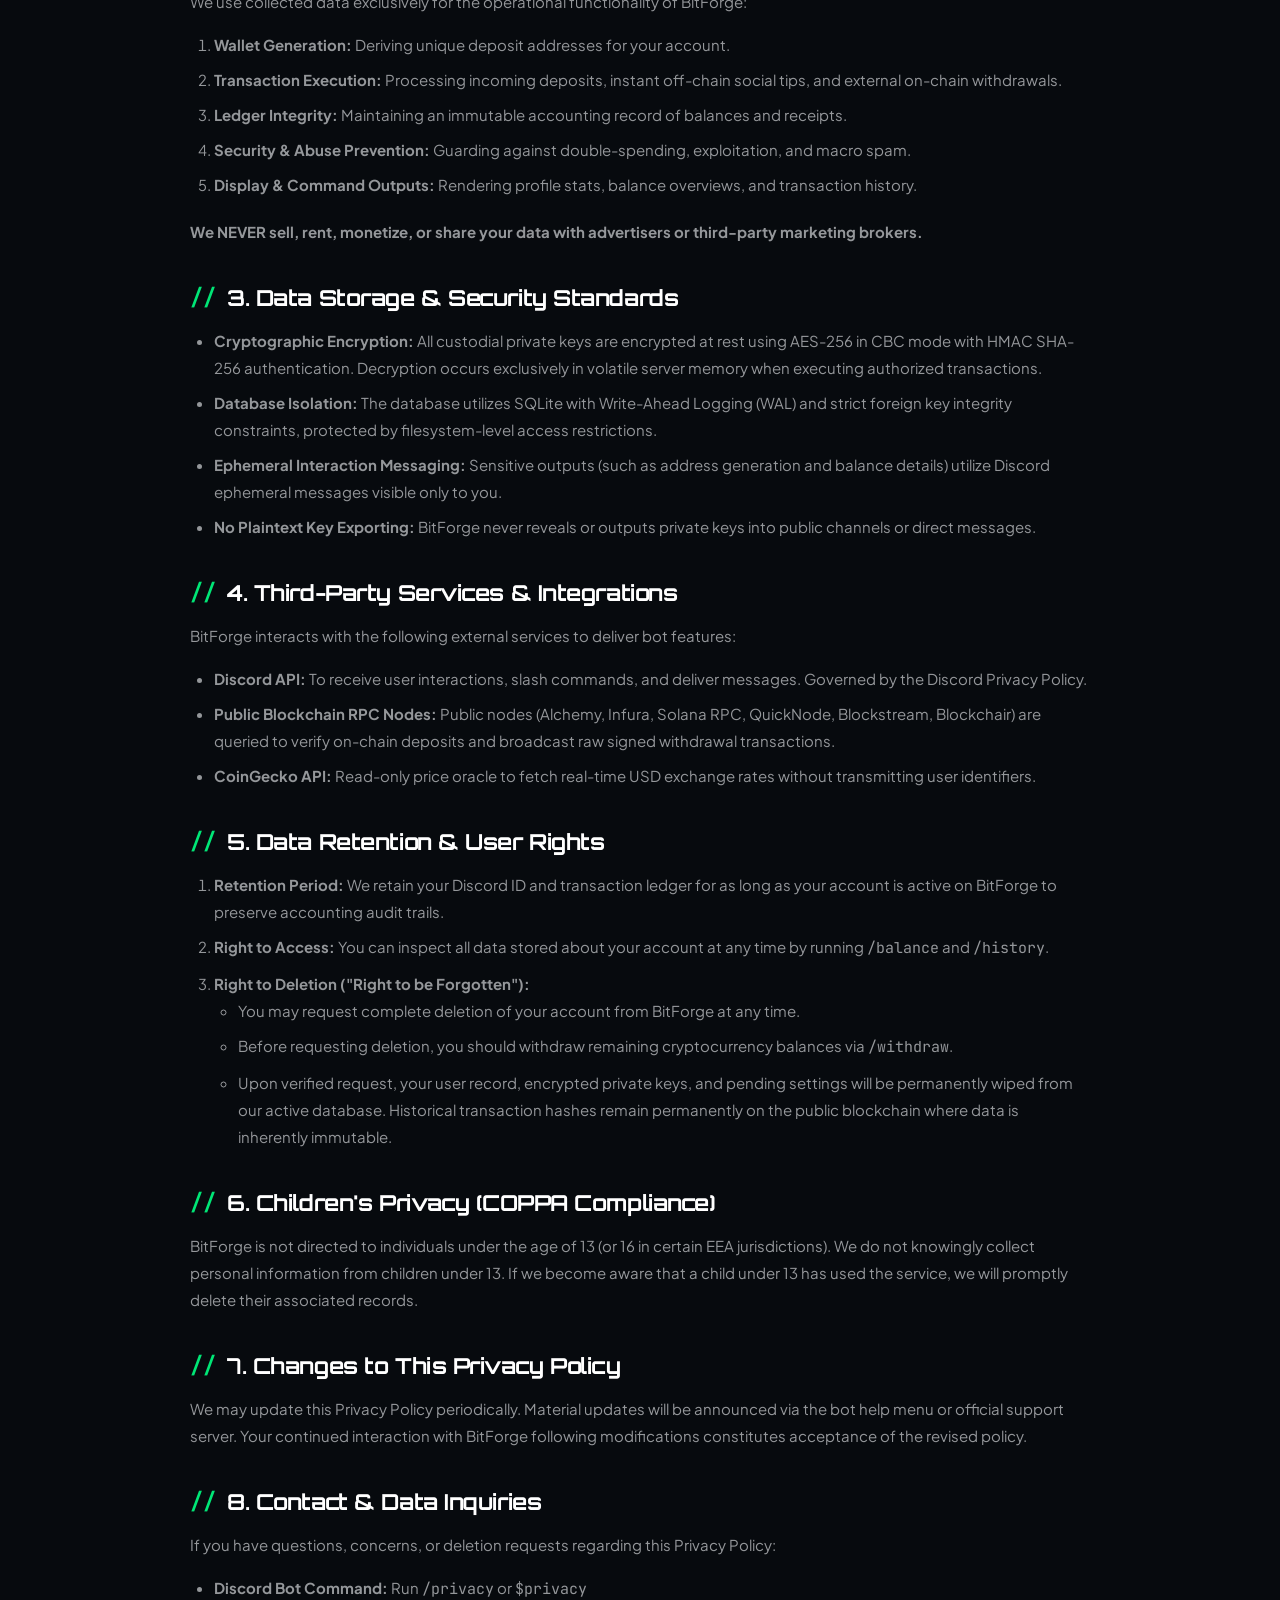
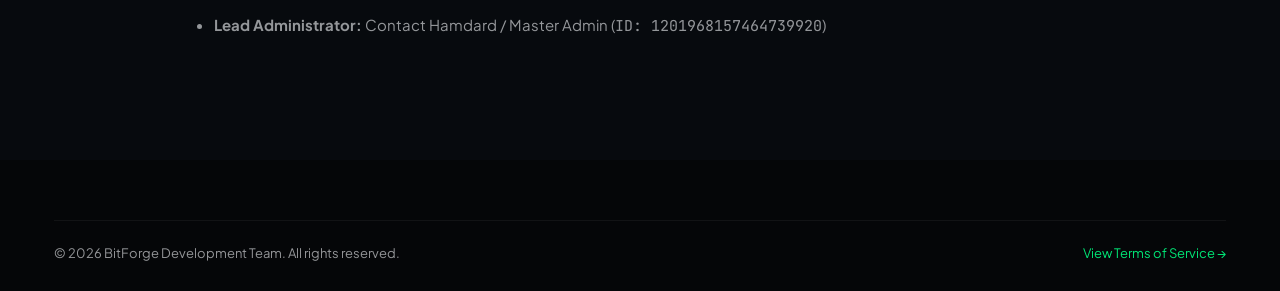
==== commit 57bd4216: "feat: update Add BitForge CTA buttons with official Discord OAuth2 invite URL" ====
--- a/privacy.html
+++ b/privacy.html
@@ -145,7 +145,7 @@
         </ul>
 
         <div class="nav-actions">
-          <a href="https://discord.com" target="_blank" class="btn btn-primary btn-sm">
+          <a href="https://discord.com/oauth2/authorize?client_id=1562395424684244994&permissions=137439071328&integration_type=0&scope=bot+applications.commands" target="_blank" class="btn btn-primary btn-sm">
             <span>Invite BitForge</span>
             <span class="font-mono">→</span>
           </a>
--- a/css/theme.css
+++ b/css/theme.css
@@ -419,10 +419,10 @@
   position: sticky;
   top: 0;
   z-index: 200;
-  padding: 16px 0;
+  padding: 14px 0;
   backdrop-filter: blur(20px);
   -webkit-backdrop-filter: blur(20px);
-  background: rgba(7, 10, 14, 0.85);
+  background: rgba(7, 10, 14, 0.88);
   border-bottom: 1px solid var(--border);
   transition: all 0.3s ease;
 }
@@ -431,27 +431,30 @@
   display: flex;
   align-items: center;
   justify-content: space-between;
+  gap: 24px;
 }
 
 .brand-wrapper {
   display: flex;
   align-items: center;
-  gap: 12px;
+  gap: 10px;
   text-decoration: none;
+  flex-shrink: 0;
+  margin-right: 16px;
 }
 
 .brand-logo-img {
-  width: 40px;
-  height: 40px;
-  border-radius: 10px;
+  width: 36px;
+  height: 36px;
+  border-radius: 9px;
   border: 1px solid var(--border-glow);
-  box-shadow: 0 0 16px rgba(0, 230, 118, 0.25);
+  box-shadow: 0 0 14px rgba(0, 230, 118, 0.25);
   object-fit: cover;
 }
 
 .brand-name {
   font-family: var(--font-orbitron);
-  font-size: 21px;
+  font-size: 18px;
   font-weight: 900;
   letter-spacing: -0.01em;
   color: #ffffff;
@@ -465,17 +468,20 @@
 .nav-links {
   display: flex;
   align-items: center;
-  gap: 28px;
+  gap: 22px;
   list-style: none;
+  flex-wrap: nowrap;
 }
 
 .nav-link {
   color: var(--text-muted);
-  font-size: 14px;
+  font-size: 13px;
   font-weight: 500;
   text-decoration: none;
   transition: color 0.15s ease;
   position: relative;
+  white-space: nowrap;
+  letter-spacing: 0.01em;
 }
 
 .nav-link:hover, .nav-link.active {
@@ -497,6 +503,7 @@
   display: flex;
   align-items: center;
   gap: 12px;
+  flex-shrink: 0;
 }
 
 .hud-tool-btn {
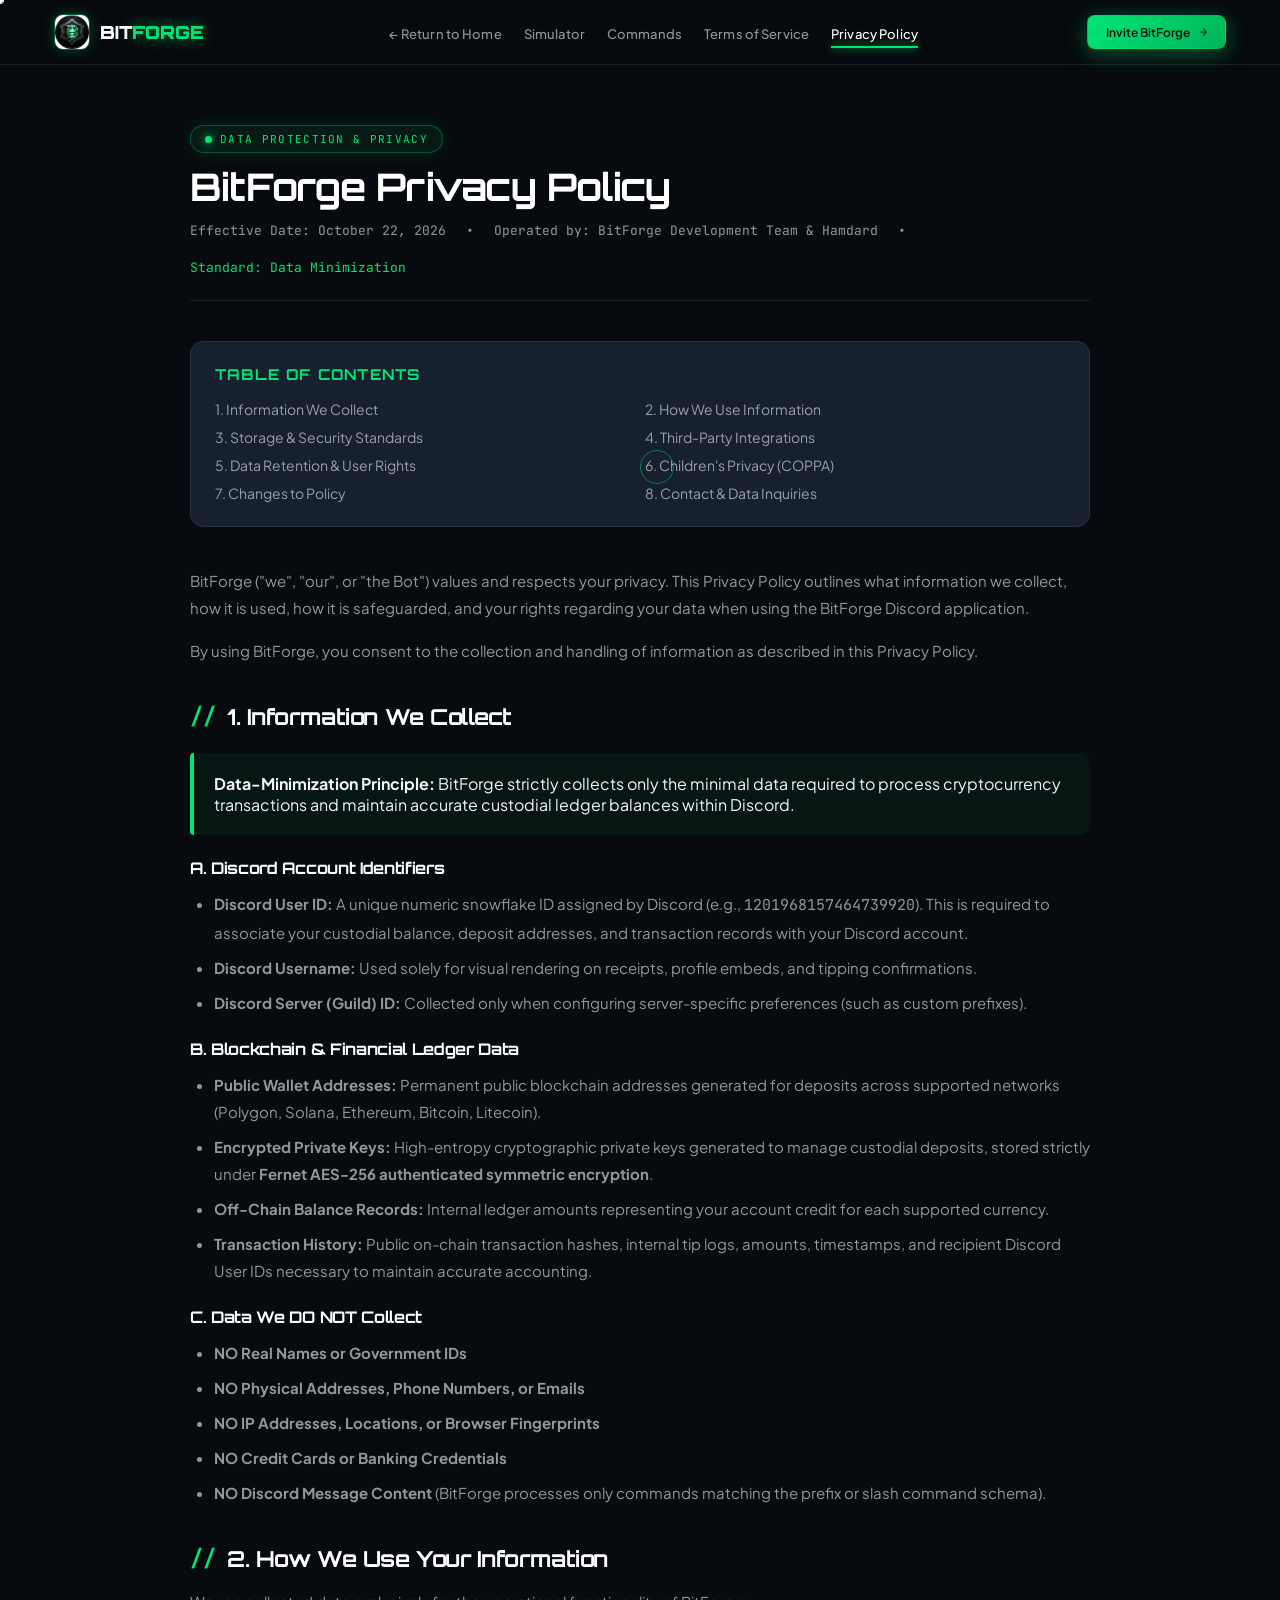
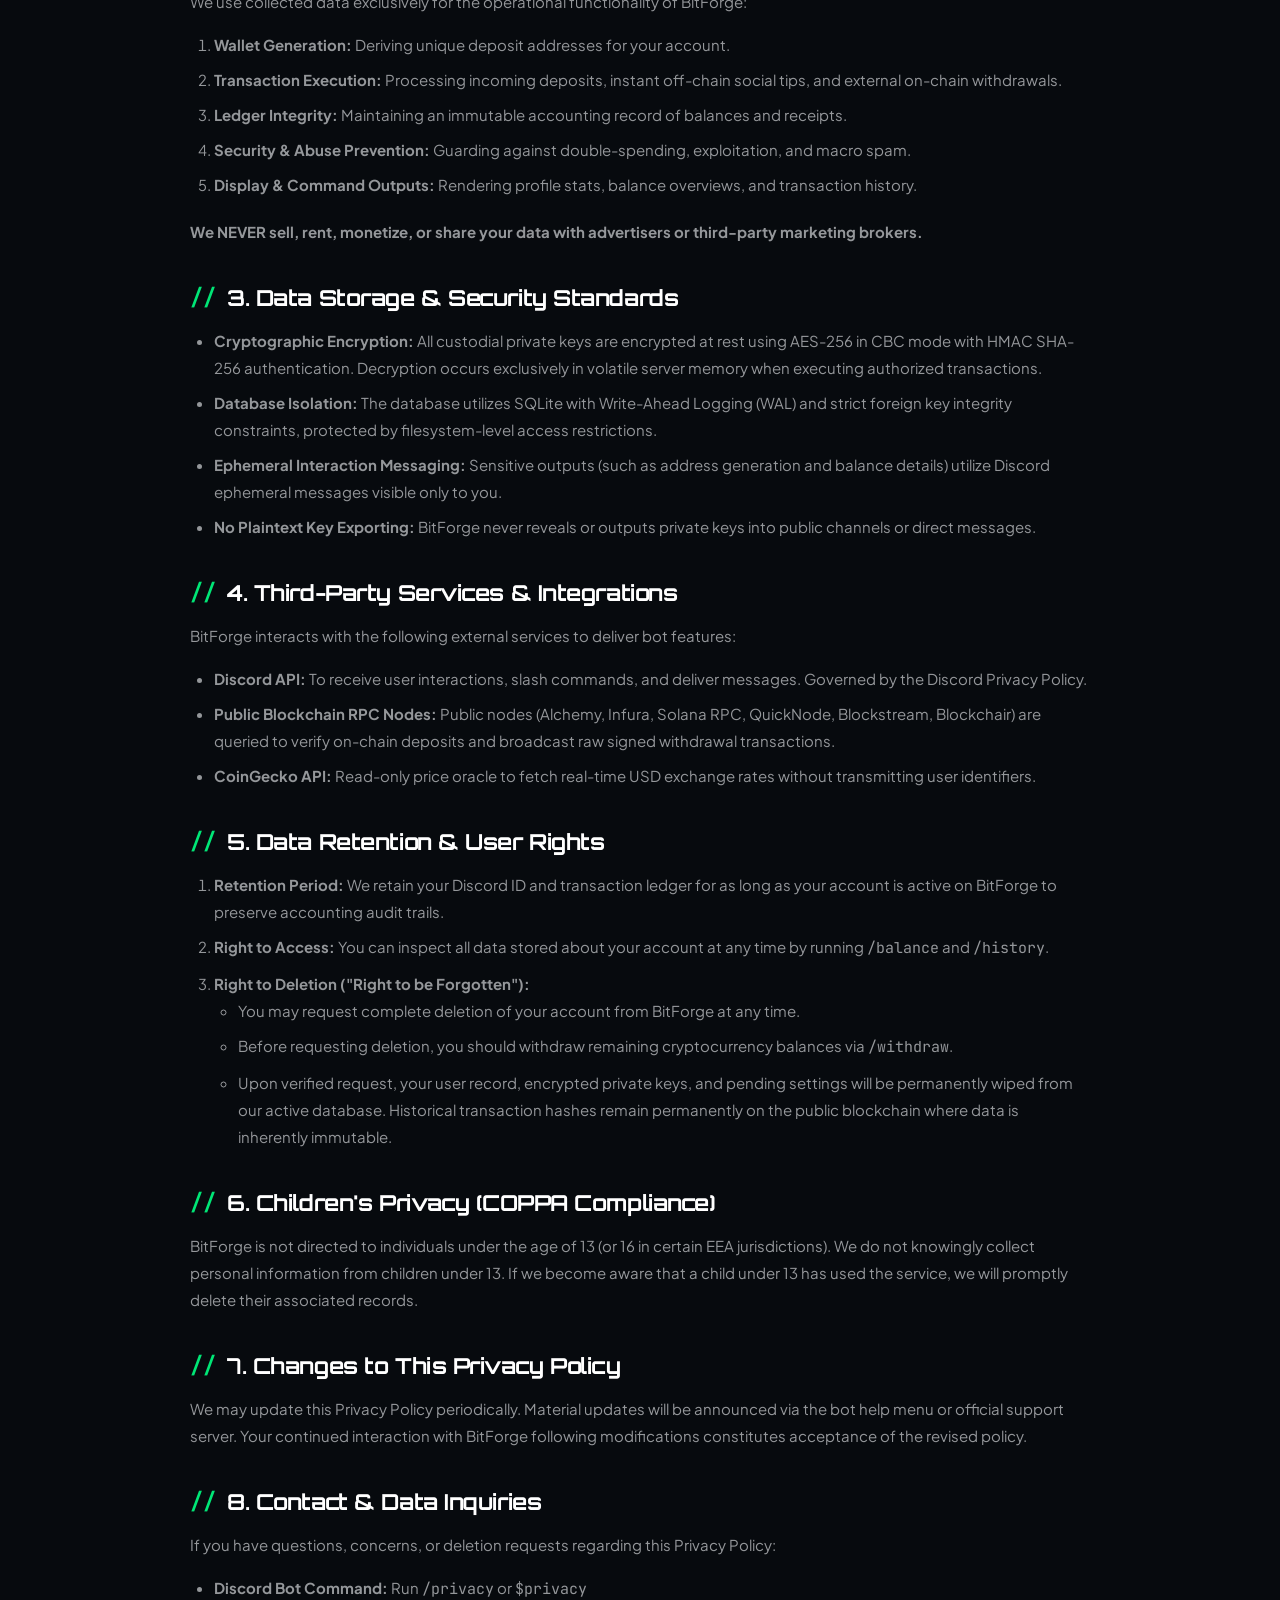
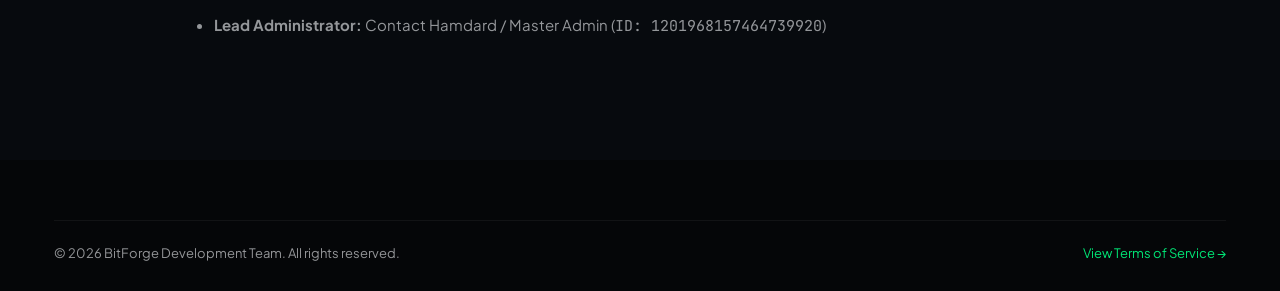
==== commit 4a8f2b09: "feat: remove BNB Chain references across all website code and update to 5 native multi-chain rails" ====
--- a/privacy.html
+++ b/privacy.html
@@ -207,7 +207,7 @@
 
           <h3>B. Blockchain & Financial Ledger Data</h3>
           <ul>
-            <li><strong>Public Wallet Addresses:</strong> Permanent public blockchain addresses generated for deposits across supported networks (Polygon, Solana, BSC, Ethereum, Bitcoin, Litecoin).</li>
+            <li><strong>Public Wallet Addresses:</strong> Permanent public blockchain addresses generated for deposits across supported networks (Polygon, Solana, Ethereum, Bitcoin, Litecoin).</li>
             <li><strong>Encrypted Private Keys:</strong> High-entropy cryptographic private keys generated to manage custodial deposits, stored strictly under <strong>Fernet AES-256 authenticated symmetric encryption</strong>.</li>
             <li><strong>Off-Chain Balance Records:</strong> Internal ledger amounts representing your account credit for each supported currency.</li>
             <li><strong>Transaction History:</strong> Public on-chain transaction hashes, internal tip logs, amounts, timestamps, and recipient Discord User IDs necessary to maintain accurate accounting.</li>
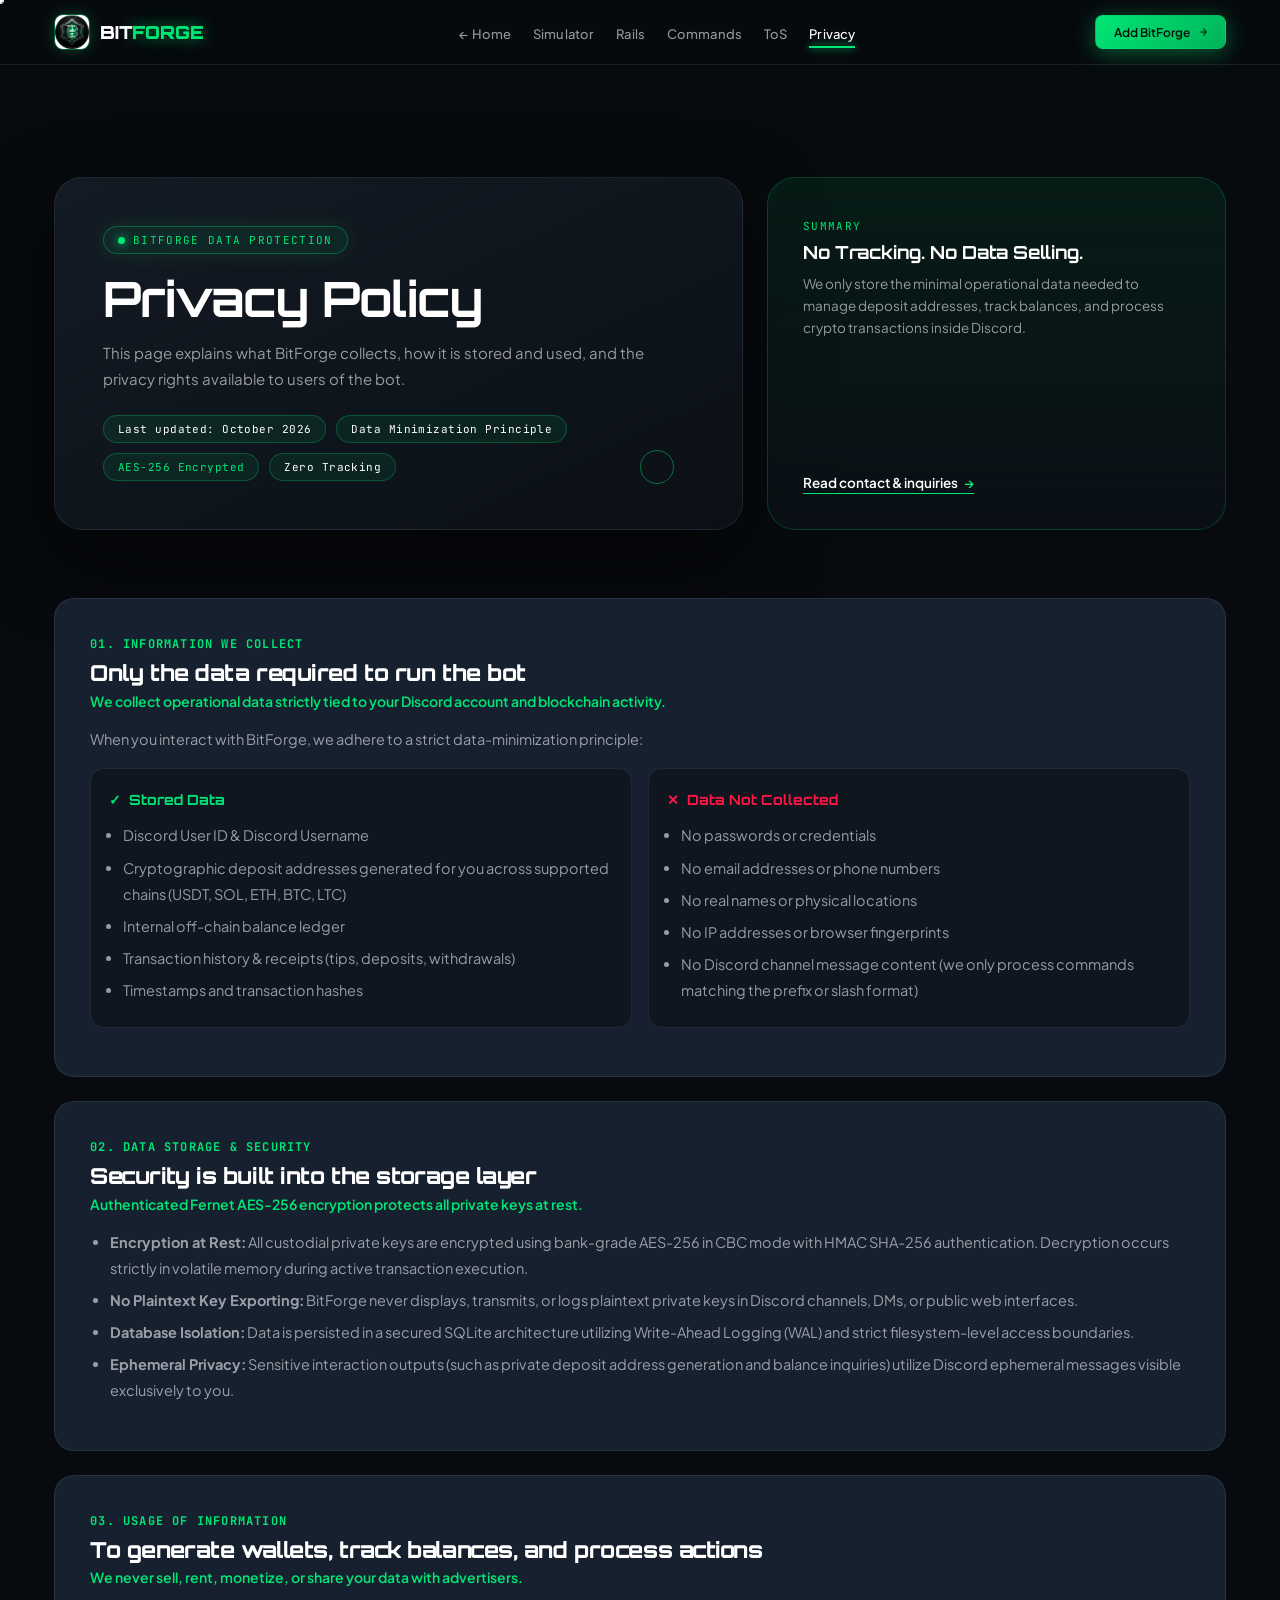
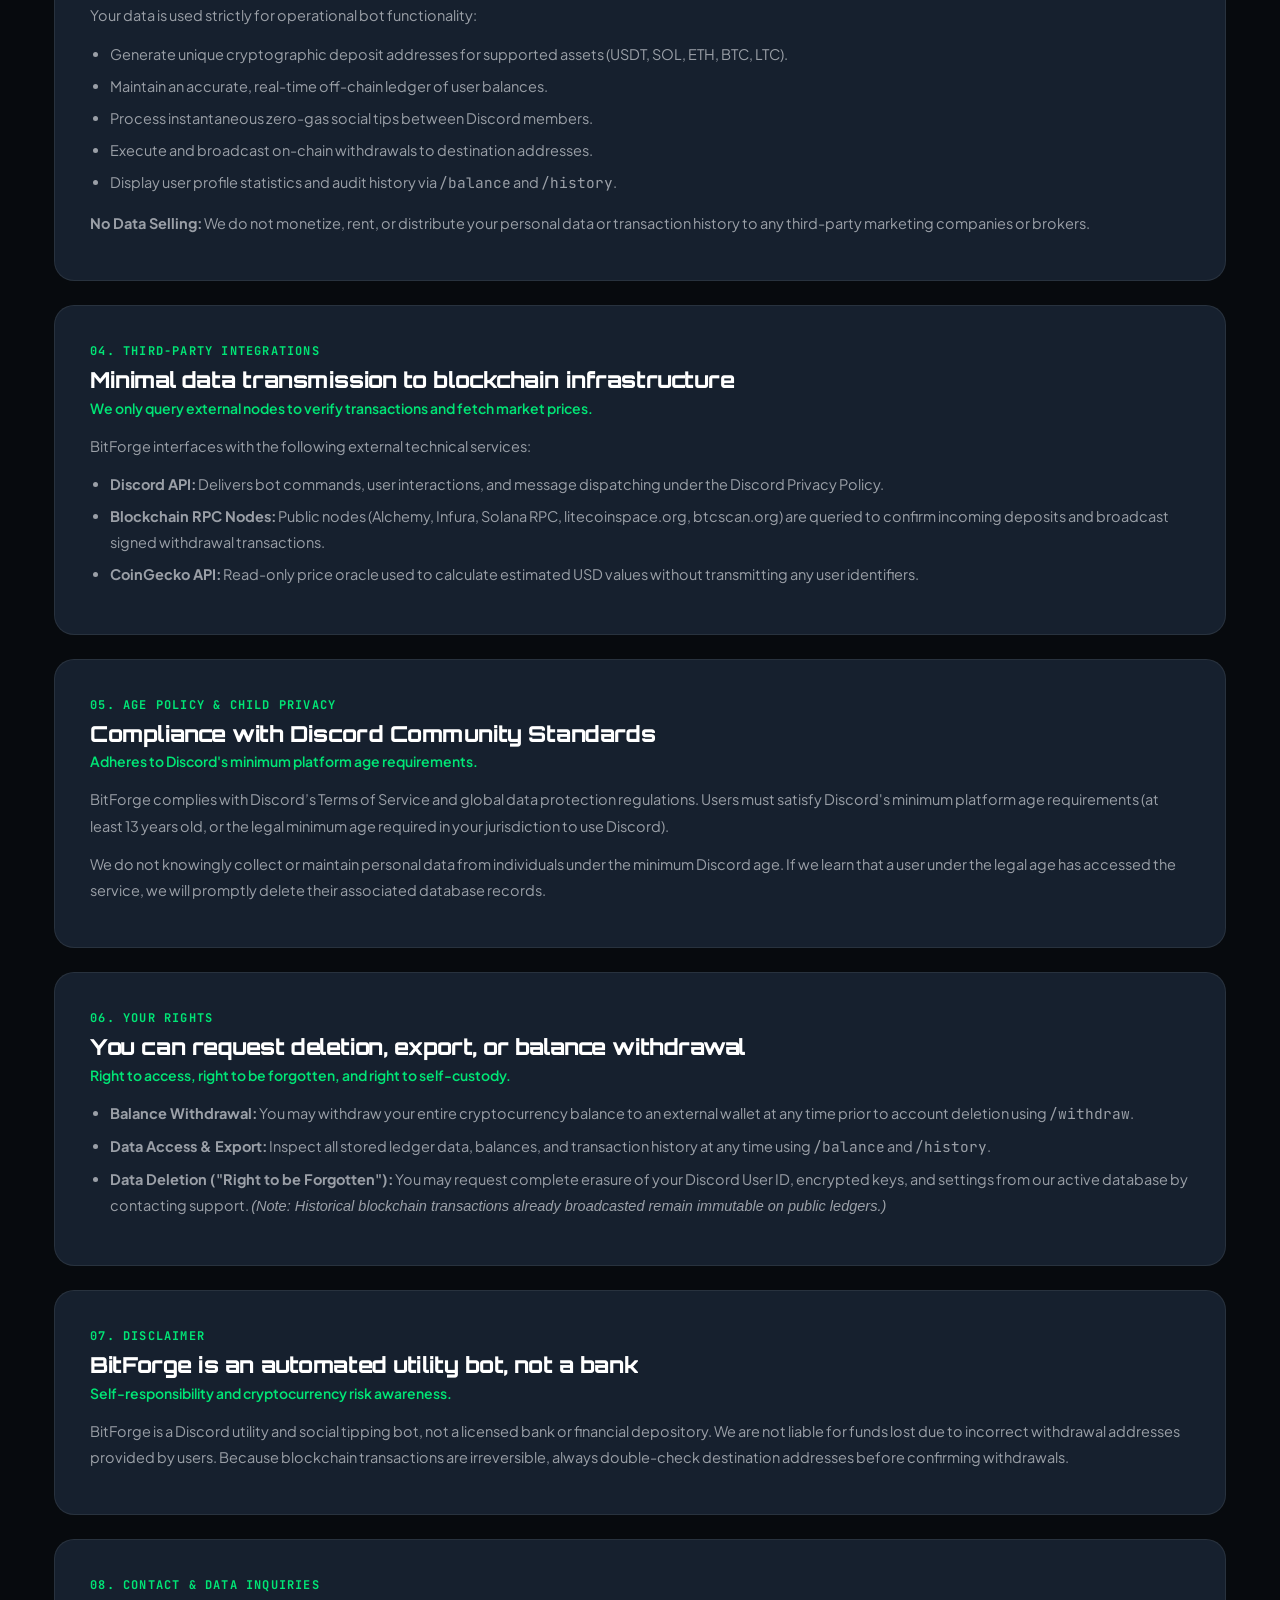
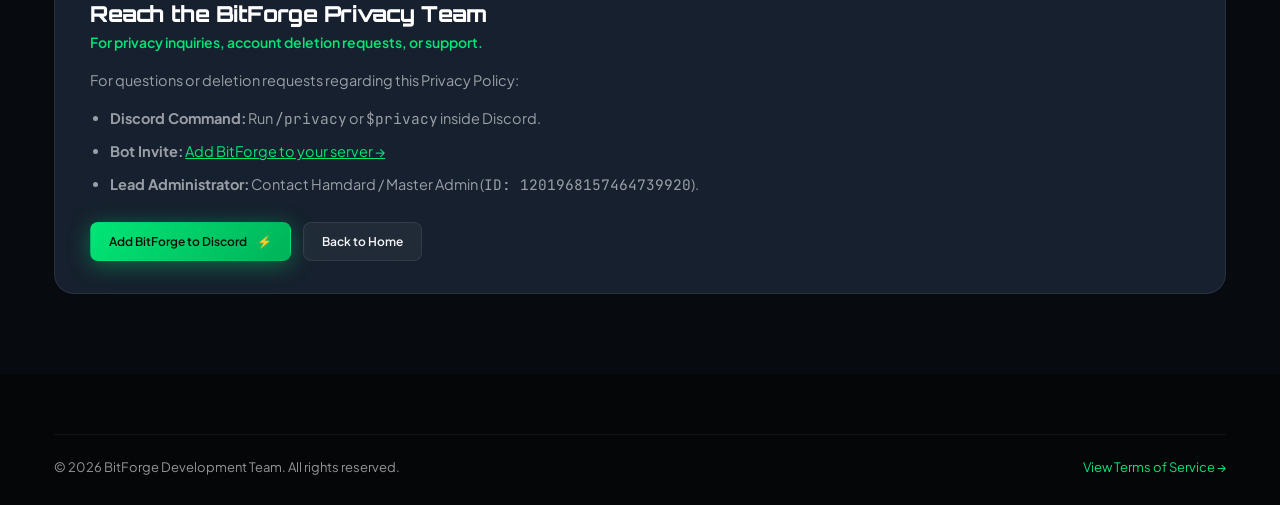
==== commit bfceb035: "feat: redesign ToS and Privacy Policy inspired by CryptoX, remove 18+ requirement, adopt modern spli" ====
--- a/privacy.html
+++ b/privacy.html
@@ -5,7 +5,7 @@
   <meta name="viewport" content="width=device-width, initial-scale=1.0, maximum-scale=1.0" />
   <title>BitForge — Privacy Policy</title>
   
-  <meta name="description" content="Official Privacy Policy for BitForge, the multi-chain Discord crypto custodial wallet and social tipping bot." />
+  <meta name="description" content="Privacy Policy for BitForge, the multi-chain Discord crypto custodial wallet and social tipping bot." />
   <meta name="theme-color" content="#00e676" />
   
   <link rel="icon" type="image/png" href="assets/img/logo.png" />
@@ -20,98 +20,147 @@
   <link rel="stylesheet" href="css/components.css" />
 
   <style>
-    .legal-content {
-      padding: 60px 0 100px;
-      max-width: 900px;
-      margin: 0 auto;
-    }
-    .legal-header {
-      margin-bottom: 40px;
-      padding-bottom: 24px;
-      border-bottom: 1px solid var(--border);
-    }
-    .legal-meta {
+    .legal-hero {
+      padding: 7rem 0 3rem;
+      position: relative;
+    }
+    .legal-hero-grid {
+      display: grid;
+      grid-template-columns: 1.2fr 0.8fr;
+      gap: 24px;
+      align-items: stretch;
+    }
+    .legal-hero-panel {
+      background: linear-gradient(155deg, rgba(20, 28, 38, 0.95), rgba(11, 16, 22, 0.98));
+      border: 1px solid var(--border);
+      border-radius: var(--r-xl);
+      padding: 3rem;
+      box-shadow: 0 30px 80px rgba(0, 0, 0, 0.6);
       display: flex;
-      gap: 20px;
-      color: var(--text-muted);
+      flex-direction: column;
+      justify-content: space-between;
+    }
+    .legal-side-panel {
+      background: linear-gradient(180deg, rgba(0, 230, 118, 0.08) 0%, rgba(11, 16, 22, 0.95) 100%);
+      border: 1px solid rgba(0, 230, 118, 0.2);
+      border-radius: var(--r-xl);
+      padding: 2.2rem;
+      display: flex;
+      flex-direction: column;
+      justify-content: space-between;
+      gap: 16px;
+    }
+    .legal-chip-row {
+      display: flex;
+      gap: 10px;
+      flex-wrap: wrap;
+      margin-top: 1.5rem;
+    }
+    .legal-chip {
+      padding: 6px 14px;
+      border-radius: 999px;
+      border: 1px solid rgba(0, 230, 118, 0.25);
+      background: rgba(0, 230, 118, 0.08);
+      font-size: 11px;
       font-family: var(--font-mono);
-      font-size: 13px;
-      margin-top: 12px;
-      flex-wrap: wrap;
-    }
-    .legal-body h2 {
+      color: #ffffff;
+      letter-spacing: 0.04em;
+    }
+    .legal-sections-wrap {
+      padding: 20px 0 80px;
+    }
+    .legal-grid {
+      display: flex;
+      flex-direction: column;
+      gap: 24px;
+    }
+    .legal-card {
+      background: var(--surface);
+      border: 1px solid var(--border);
+      border-radius: var(--r-lg);
+      padding: 2rem 2.2rem;
+      transition: border-color 0.2s ease, box-shadow 0.2s ease;
+      position: relative;
+    }
+    .legal-card:hover {
+      border-color: rgba(0, 230, 118, 0.35);
+      box-shadow: 0 10px 30px rgba(0, 0, 0, 0.4), 0 0 20px rgba(0, 230, 118, 0.08);
+    }
+    .legal-num-badge {
+      font-family: var(--font-mono);
+      font-size: 12px;
+      font-weight: 700;
+      color: var(--neon-green);
+      letter-spacing: 0.1em;
+      text-transform: uppercase;
+      margin-bottom: 8px;
+      display: inline-block;
+    }
+    .legal-card-title {
       font-family: var(--font-orbitron);
       font-size: 22px;
+      font-weight: 800;
       color: #ffffff;
-      margin: 40px 0 16px;
+      margin-bottom: 6px;
+    }
+    .legal-takeaway {
+      font-size: 14px;
+      font-weight: 600;
+      color: var(--neon-green);
+      margin-bottom: 16px;
+      font-family: var(--font-sans);
+    }
+    .legal-text {
+      color: var(--text-muted);
+      font-size: 14.5px;
+      line-height: 1.8;
+    }
+    .legal-text p {
+      margin-bottom: 12px;
+    }
+    .legal-text ul, .legal-text ol {
+      margin-left: 20px;
+      margin-bottom: 14px;
+    }
+    .legal-text li {
+      margin-bottom: 6px;
+    }
+    .data-box-grid {
+      display: grid;
+      grid-template-columns: 1fr 1fr;
+      gap: 16px;
+      margin: 16px 0;
+    }
+    .data-box {
+      background: rgba(0, 0, 0, 0.3);
+      border: 1px solid var(--border);
+      border-radius: var(--r-md);
+      padding: 18px;
+    }
+    .data-box-title {
+      font-family: var(--font-orbitron);
+      font-size: 14px;
+      font-weight: 700;
+      color: #ffffff;
+      margin-bottom: 10px;
       display: flex;
       align-items: center;
-      gap: 12px;
-    }
-    .legal-body h2::before {
-      content: '//';
+      gap: 8px;
+    }
+    .data-box-title.collected {
       color: var(--neon-green);
-      font-family: var(--font-mono);
-    }
-    .legal-body h3 {
-      font-family: var(--font-orbitron);
-      font-size: 16px;
-      color: #ffffff;
-      margin: 24px 0 12px;
-    }
-    .legal-body p {
-      color: var(--text-muted);
-      font-size: 15px;
-      line-height: 1.8;
-      margin-bottom: 16px;
-    }
-    .legal-body ul, .legal-body ol {
-      margin-left: 24px;
-      margin-bottom: 20px;
-      color: var(--text-muted);
-      font-size: 15px;
-      line-height: 1.8;
-    }
-    .legal-body li {
-      margin-bottom: 8px;
-    }
-    .legal-callout {
-      background: rgba(0, 230, 118, 0.05);
-      border-left: 4px solid var(--neon-green);
-      padding: 20px;
-      border-radius: 4px 10px 10px 4px;
-      margin: 24px 0;
-      color: var(--text);
-    }
-    .toc-card {
-      background: var(--surface);
-      border: 1px solid var(--border);
-      border-radius: var(--r-md);
-      padding: 24px;
-      margin-bottom: 40px;
-    }
-    .toc-list {
-      list-style: none;
-      margin-left: 0 !important;
-      display: grid;
-      grid-template-columns: repeat(2, 1fr);
-      gap: 10px;
-      margin-top: 16px;
-    }
-    .toc-list a {
-      color: var(--text-muted);
-      text-decoration: none;
-      font-size: 14px;
-      transition: color 0.15s ease;
-      display: flex;
-      align-items: center;
-      gap: 6px;
-    }
-    .toc-list a:hover {
-      color: var(--neon-green);
-    }
-    @media (max-width: 640px) {
-      .toc-list {
+    }
+    .data-box-title.not-collected {
+      color: var(--neon-crimson);
+    }
+    @media (max-width: 900px) {
+      .legal-hero-grid {
+        grid-template-columns: 1fr;
+      }
+      .legal-hero-panel {
+        padding: 2rem;
+      }
+      .data-box-grid {
         grid-template-columns: 1fr;
       }
     }
@@ -137,16 +186,17 @@
         </a>
 
         <ul class="nav-links">
-          <li><a href="index.html" class="nav-link">← Return to Home</a></li>
+          <li><a href="index.html" class="nav-link">← Home</a></li>
           <li><a href="index.html#simulator" class="nav-link">Simulator</a></li>
+          <li><a href="index.html#chains" class="nav-link">Rails</a></li>
           <li><a href="index.html#commands" class="nav-link">Commands</a></li>
-          <li><a href="terms.html" class="nav-link">Terms of Service</a></li>
-          <li><a href="privacy.html" class="nav-link active">Privacy Policy</a></li>
+          <li><a href="terms.html" class="nav-link">ToS</a></li>
+          <li><a href="privacy.html" class="nav-link active">Privacy</a></li>
         </ul>
 
         <div class="nav-actions">
           <a href="https://discord.com/oauth2/authorize?client_id=1562395424684244994&permissions=137439071328&integration_type=0&scope=bot+applications.commands" target="_blank" class="btn btn-primary btn-sm">
-            <span>Invite BitForge</span>
+            <span>Add BitForge</span>
             <span class="font-mono">→</span>
           </a>
         </div>
@@ -154,136 +204,208 @@
     </header>
 
     <main class="container">
-      <article class="legal-content">
-        <div class="legal-header">
-          <div class="cyber-badge" style="margin-bottom: 12px;">
-            <span class="pulse-dot"></span>
-            <span>Data Protection & Privacy</span>
-          </div>
-          <h1 class="font-orbitron" style="font-size: 38px; margin-bottom: 8px;">BitForge Privacy Policy</h1>
-          <div class="legal-meta">
-            <span>Effective Date: October 22, 2026</span>
-            <span>•</span>
-            <span>Operated by: BitForge Development Team & Hamdard</span>
-            <span>•</span>
-            <span style="color: var(--neon-green);">Standard: Data Minimization</span>
+      <!-- Legal Hero Split Card -->
+      <section class="legal-hero">
+        <div class="legal-hero-grid">
+          <!-- Main Left Panel -->
+          <div class="legal-hero-panel">
+            <div>
+              <div class="cyber-badge" style="margin-bottom: 1rem;">
+                <span class="pulse-dot"></span>
+                <span>BitForge Data Protection</span>
+              </div>
+              <h1 class="font-orbitron" style="font-size: clamp(2rem, 3.8vw, 3.2rem); margin-bottom: 0.8rem;">Privacy Policy</h1>
+              <p style="color: var(--text-muted); font-size: 15px; line-height: 1.7; max-width: 60ch;">
+                This page explains what BitForge collects, how it is stored and used, and the privacy rights available to users of the bot.
+              </p>
+            </div>
+
+            <div class="legal-chip-row">
+              <span class="legal-chip">Last updated: October 2026</span>
+              <span class="legal-chip">Data Minimization Principle</span>
+              <span class="legal-chip" style="color: var(--neon-green)">AES-256 Encrypted</span>
+              <span class="legal-chip">Zero Tracking</span>
+            </div>
+          </div>
+
+          <!-- Side Summary Card -->
+          <div class="legal-side-panel">
+            <div>
+              <span style="font-family: var(--font-mono); font-size: 11px; text-transform: uppercase; color: var(--neon-green); letter-spacing: 0.12em;">Summary</span>
+              <h3 class="font-orbitron" style="font-size: 18px; margin: 8px 0 10px; color: #ffffff;">No Tracking. No Data Selling.</h3>
+              <p style="color: var(--text-muted); font-size: 13.5px; line-height: 1.6;">
+                We only store the minimal operational data needed to manage deposit addresses, track balances, and process crypto transactions inside Discord.
+              </p>
+            </div>
+            <div>
+              <a href="#contact" style="display: inline-flex; align-items: center; gap: 6px; color: #ffffff; text-decoration: none; font-size: 13.5px; font-weight: 600; border-bottom: 1px solid var(--neon-green); padding-bottom: 2px;">
+                <span>Read contact & inquiries</span>
+                <span style="color: var(--neon-green)">→</span>
+              </a>
+            </div>
           </div>
         </div>
-
-        <!-- Table of Contents -->
-        <div class="toc-card">
-          <h3 class="font-orbitron" style="font-size: 15px; text-transform: uppercase; letter-spacing: 0.08em; color: var(--neon-green);">Table of Contents</h3>
-          <ul class="toc-list">
-            <li><a href="#section-1">1. Information We Collect</a></li>
-            <li><a href="#section-2">2. How We Use Information</a></li>
-            <li><a href="#section-3">3. Storage & Security Standards</a></li>
-            <li><a href="#section-4">4. Third-Party Integrations</a></li>
-            <li><a href="#section-5">5. Data Retention & User Rights</a></li>
-            <li><a href="#section-6">6. Children's Privacy (COPPA)</a></li>
-            <li><a href="#section-7">7. Changes to Policy</a></li>
-            <li><a href="#section-8">8. Contact & Data Inquiries</a></li>
-          </ul>
+      </section>
+
+      <!-- Privacy Sections Grid -->
+      <section class="legal-sections-wrap">
+        <div class="legal-grid">
+          <!-- 1. Information We Collect -->
+          <div class="legal-card" id="section-1">
+            <span class="legal-num-badge">01. Information We Collect</span>
+            <h2 class="legal-card-title">Only the data required to run the bot</h2>
+            <div class="legal-takeaway">We collect operational data strictly tied to your Discord account and blockchain activity.</div>
+            <div class="legal-text">
+              <p>When you interact with BitForge, we adhere to a strict data-minimization principle:</p>
+
+              <div class="data-box-grid">
+                <!-- Stored Data -->
+                <div class="data-box">
+                  <div class="data-box-title collected">
+                    <span>✓</span> Stored Data
+                  </div>
+                  <ul style="margin-left: 14px; margin-bottom: 0;">
+                    <li>Discord User ID & Discord Username</li>
+                    <li>Cryptographic deposit addresses generated for you across supported chains (USDT, SOL, ETH, BTC, LTC)</li>
+                    <li>Internal off-chain balance ledger</li>
+                    <li>Transaction history & receipts (tips, deposits, withdrawals)</li>
+                    <li>Timestamps and transaction hashes</li>
+                  </ul>
+                </div>
+
+                <!-- Not Collected -->
+                <div class="data-box">
+                  <div class="data-box-title not-collected">
+                    <span>✕</span> Data Not Collected
+                  </div>
+                  <ul style="margin-left: 14px; margin-bottom: 0;">
+                    <li>No passwords or credentials</li>
+                    <li>No email addresses or phone numbers</li>
+                    <li>No real names or physical locations</li>
+                    <li>No IP addresses or browser fingerprints</li>
+                    <li>No Discord channel message content (we only process commands matching the prefix or slash format)</li>
+                  </ul>
+                </div>
+              </div>
+            </div>
+          </div>
+
+          <!-- 2. How We Store Your Data -->
+          <div class="legal-card" id="section-2">
+            <span class="legal-num-badge">02. Data Storage & Security</span>
+            <h2 class="legal-card-title">Security is built into the storage layer</h2>
+            <div class="legal-takeaway">Authenticated Fernet AES-256 encryption protects all private keys at rest.</div>
+            <div class="legal-text">
+              <ul>
+                <li><strong>Encryption at Rest:</strong> All custodial private keys are encrypted using bank-grade AES-256 in CBC mode with HMAC SHA-256 authentication. Decryption occurs strictly in volatile memory during active transaction execution.</li>
+                <li><strong>No Plaintext Key Exporting:</strong> BitForge never displays, transmits, or logs plaintext private keys in Discord channels, DMs, or public web interfaces.</li>
+                <li><strong>Database Isolation:</strong> Data is persisted in a secured SQLite architecture utilizing Write-Ahead Logging (WAL) and strict filesystem-level access boundaries.</li>
+                <li><strong>Ephemeral Privacy:</strong> Sensitive interaction outputs (such as private deposit address generation and balance inquiries) utilize Discord ephemeral messages visible exclusively to you.</li>
+              </ul>
+            </div>
+          </div>
+
+          <!-- 3. How We Use Your Data -->
+          <div class="legal-card" id="section-3">
+            <span class="legal-num-badge">03. Usage of Information</span>
+            <h2 class="legal-card-title">To generate wallets, track balances, and process actions</h2>
+            <div class="legal-takeaway">We never sell, rent, monetize, or share your data with advertisers.</div>
+            <div class="legal-text">
+              <p>Your data is used strictly for operational bot functionality:</p>
+              <ul>
+                <li>Generate unique cryptographic deposit addresses for supported assets (USDT, SOL, ETH, BTC, LTC).</li>
+                <li>Maintain an accurate, real-time off-chain ledger of user balances.</li>
+                <li>Process instantaneous zero-gas social tips between Discord members.</li>
+                <li>Execute and broadcast on-chain withdrawals to destination addresses.</li>
+                <li>Display user profile statistics and audit history via <code class="font-mono">/balance</code> and <code class="font-mono">/history</code>.</li>
+              </ul>
+              <p>
+                <strong>No Data Selling:</strong> We do not monetize, rent, or distribute your personal data or transaction history to any third-party marketing companies or brokers.
+              </p>
+            </div>
+          </div>
+
+          <!-- 4. Third-Party Services -->
+          <div class="legal-card" id="section-4">
+            <span class="legal-num-badge">04. Third-Party Integrations</span>
+            <h2 class="legal-card-title">Minimal data transmission to blockchain infrastructure</h2>
+            <div class="legal-takeaway">We only query external nodes to verify transactions and fetch market prices.</div>
+            <div class="legal-text">
+              <p>BitForge interfaces with the following external technical services:</p>
+              <ul>
+                <li><strong>Discord API:</strong> Delivers bot commands, user interactions, and message dispatching under the Discord Privacy Policy.</li>
+                <li><strong>Blockchain RPC Nodes:</strong> Public nodes (Alchemy, Infura, Solana RPC, litecoinspace.org, btcscan.org) are queried to confirm incoming deposits and broadcast signed withdrawal transactions.</li>
+                <li><strong>CoinGecko API:</strong> Read-only price oracle used to calculate estimated USD values without transmitting any user identifiers.</li>
+              </ul>
+            </div>
+          </div>
+
+          <!-- 5. Age Policy & Child Privacy (NO 18+ REQUIREMENT) -->
+          <div class="legal-card" id="section-5">
+            <span class="legal-num-badge">05. Age Policy & Child Privacy</span>
+            <h2 class="legal-card-title">Compliance with Discord Community Standards</h2>
+            <div class="legal-takeaway">Adheres to Discord's minimum platform age requirements.</div>
+            <div class="legal-text">
+              <p>
+                BitForge complies with Discord’s Terms of Service and global data protection regulations. Users must satisfy Discord's minimum platform age requirements (at least 13 years old, or the legal minimum age required in your jurisdiction to use Discord).
+              </p>
+              <p>
+                We do not knowingly collect or maintain personal data from individuals under the minimum Discord age. If we learn that a user under the legal age has accessed the service, we will promptly delete their associated database records.
+              </p>
+            </div>
+          </div>
+
+          <!-- 6. Your Rights & Data Deletion -->
+          <div class="legal-card" id="section-6">
+            <span class="legal-num-badge">06. Your Rights</span>
+            <h2 class="legal-card-title">You can request deletion, export, or balance withdrawal</h2>
+            <div class="legal-takeaway">Right to access, right to be forgotten, and right to self-custody.</div>
+            <div class="legal-text">
+              <ul>
+                <li><strong>Balance Withdrawal:</strong> You may withdraw your entire cryptocurrency balance to an external wallet at any time prior to account deletion using <code class="font-mono">/withdraw</code>.</li>
+                <li><strong>Data Access & Export:</strong> Inspect all stored ledger data, balances, and transaction history at any time using <code class="font-mono">/balance</code> and <code class="font-mono">/history</code>.</li>
+                <li><strong>Data Deletion ("Right to be Forgotten"):</strong> You may request complete erasure of your Discord User ID, encrypted keys, and settings from our active database by contacting support. <em>(Note: Historical blockchain transactions already broadcasted remain immutable on public ledgers.)</em></li>
+              </ul>
+            </div>
+          </div>
+
+          <!-- 7. Disclaimer & Service Model -->
+          <div class="legal-card" id="section-7">
+            <span class="legal-num-badge">07. Disclaimer</span>
+            <h2 class="legal-card-title">BitForge is an automated utility bot, not a bank</h2>
+            <div class="legal-takeaway">Self-responsibility and cryptocurrency risk awareness.</div>
+            <div class="legal-text">
+              <p>
+                BitForge is a Discord utility and social tipping bot, not a licensed bank or financial depository. We are not liable for funds lost due to incorrect withdrawal addresses provided by users. Because blockchain transactions are irreversible, always double-check destination addresses before confirming withdrawals.
+              </p>
+            </div>
+          </div>
+
+          <!-- 8. Contact & Data Inquiries -->
+          <div class="legal-card" id="contact">
+            <span class="legal-num-badge">08. Contact & Data Inquiries</span>
+            <h2 class="legal-card-title">Reach the BitForge Privacy Team</h2>
+            <div class="legal-takeaway">For privacy inquiries, account deletion requests, or support.</div>
+            <div class="legal-text">
+              <p>For questions or deletion requests regarding this Privacy Policy:</p>
+              <ul>
+                <li><strong>Discord Command:</strong> Run <code class="font-mono">/privacy</code> or <code class="font-mono">$privacy</code> inside Discord.</li>
+                <li><strong>Bot Invite:</strong> <a href="https://discord.com/oauth2/authorize?client_id=1562395424684244994&permissions=137439071328&integration_type=0&scope=bot+applications.commands" target="_blank" style="color:var(--neon-green)">Add BitForge to your server →</a></li>
+                <li><strong>Lead Administrator:</strong> Contact Hamdard / Master Admin (<code class="font-mono">ID: 1201968157464739920</code>).</li>
+              </ul>
+              <div style="margin-top: 24px; display: flex; gap: 12px; flex-wrap: wrap;">
+                <a href="https://discord.com/oauth2/authorize?client_id=1562395424684244994&permissions=137439071328&integration_type=0&scope=bot+applications.commands" target="_blank" class="btn btn-primary btn-sm">
+                  <span>Add BitForge to Discord</span>
+                  <span>⚡</span>
+                </a>
+                <a href="index.html" class="btn btn-glass btn-sm">
+                  <span>Back to Home</span>
+                </a>
+              </div>
+            </div>
+          </div>
         </div>
-
-        <div class="legal-body">
-          <p>
-            BitForge ("we", "our", or "the Bot") values and respects your privacy. This Privacy Policy outlines what information we collect, how it is used, how it is safeguarded, and your rights regarding your data when using the BitForge Discord application.
-          </p>
-          <p>
-            By using BitForge, you consent to the collection and handling of information as described in this Privacy Policy.
-          </p>
-
-          <h2 id="section-1">1. Information We Collect</h2>
-          <div class="legal-callout">
-            <strong>Data-Minimization Principle:</strong> BitForge strictly collects only the minimal data required to process cryptocurrency transactions and maintain accurate custodial ledger balances within Discord.
-          </div>
-
-          <h3>A. Discord Account Identifiers</h3>
-          <ul>
-            <li><strong>Discord User ID:</strong> A unique numeric snowflake ID assigned by Discord (e.g., <code class="font-mono">1201968157464739920</code>). This is required to associate your custodial balance, deposit addresses, and transaction records with your Discord account.</li>
-            <li><strong>Discord Username:</strong> Used solely for visual rendering on receipts, profile embeds, and tipping confirmations.</li>
-            <li><strong>Discord Server (Guild) ID:</strong> Collected only when configuring server-specific preferences (such as custom prefixes).</li>
-          </ul>
-
-          <h3>B. Blockchain & Financial Ledger Data</h3>
-          <ul>
-            <li><strong>Public Wallet Addresses:</strong> Permanent public blockchain addresses generated for deposits across supported networks (Polygon, Solana, Ethereum, Bitcoin, Litecoin).</li>
-            <li><strong>Encrypted Private Keys:</strong> High-entropy cryptographic private keys generated to manage custodial deposits, stored strictly under <strong>Fernet AES-256 authenticated symmetric encryption</strong>.</li>
-            <li><strong>Off-Chain Balance Records:</strong> Internal ledger amounts representing your account credit for each supported currency.</li>
-            <li><strong>Transaction History:</strong> Public on-chain transaction hashes, internal tip logs, amounts, timestamps, and recipient Discord User IDs necessary to maintain accurate accounting.</li>
-          </ul>
-
-          <h3>C. Data We DO NOT Collect</h3>
-          <ul>
-            <li><strong>NO Real Names or Government IDs</strong></li>
-            <li><strong>NO Physical Addresses, Phone Numbers, or Emails</strong></li>
-            <li><strong>NO IP Addresses, Locations, or Browser Fingerprints</strong></li>
-            <li><strong>NO Credit Cards or Banking Credentials</strong></li>
-            <li><strong>NO Discord Message Content</strong> (BitForge processes only commands matching the prefix or slash command schema).</li>
-          </ul>
-
-          <h2 id="section-2">2. How We Use Your Information</h2>
-          <p>We use collected data exclusively for the operational functionality of BitForge:</p>
-          <ol>
-            <li><strong>Wallet Generation:</strong> Deriving unique deposit addresses for your account.</li>
-            <li><strong>Transaction Execution:</strong> Processing incoming deposits, instant off-chain social tips, and external on-chain withdrawals.</li>
-            <li><strong>Ledger Integrity:</strong> Maintaining an immutable accounting record of balances and receipts.</li>
-            <li><strong>Security & Abuse Prevention:</strong> Guarding against double-spending, exploitation, and macro spam.</li>
-            <li><strong>Display & Command Outputs:</strong> Rendering profile stats, balance overviews, and transaction history.</li>
-          </ol>
-          <p>
-            <strong>We NEVER sell, rent, monetize, or share your data with advertisers or third-party marketing brokers.</strong>
-          </p>
-
-          <h2 id="section-3">3. Data Storage & Security Standards</h2>
-          <ul>
-            <li><strong>Cryptographic Encryption:</strong> All custodial private keys are encrypted at rest using AES-256 in CBC mode with HMAC SHA-256 authentication. Decryption occurs exclusively in volatile server memory when executing authorized transactions.</li>
-            <li><strong>Database Isolation:</strong> The database utilizes SQLite with Write-Ahead Logging (WAL) and strict foreign key integrity constraints, protected by filesystem-level access restrictions.</li>
-            <li><strong>Ephemeral Interaction Messaging:</strong> Sensitive outputs (such as address generation and balance details) utilize Discord ephemeral messages visible only to you.</li>
-            <li><strong>No Plaintext Key Exporting:</strong> BitForge never reveals or outputs private keys into public channels or direct messages.</li>
-          </ul>
-
-          <h2 id="section-4">4. Third-Party Services & Integrations</h2>
-          <p>BitForge interacts with the following external services to deliver bot features:</p>
-          <ul>
-            <li><strong>Discord API:</strong> To receive user interactions, slash commands, and deliver messages. Governed by the Discord Privacy Policy.</li>
-            <li><strong>Public Blockchain RPC Nodes:</strong> Public nodes (Alchemy, Infura, Solana RPC, QuickNode, Blockstream, Blockchair) are queried to verify on-chain deposits and broadcast raw signed withdrawal transactions.</li>
-            <li><strong>CoinGecko API:</strong> Read-only price oracle to fetch real-time USD exchange rates without transmitting user identifiers.</li>
-          </ul>
-
-          <h2 id="section-5">5. Data Retention & User Rights</h2>
-          <ol>
-            <li><strong>Retention Period:</strong> We retain your Discord ID and transaction ledger for as long as your account is active on BitForge to preserve accounting audit trails.</li>
-            <li><strong>Right to Access:</strong> You can inspect all data stored about your account at any time by running <code class="font-mono">/balance</code> and <code class="font-mono">/history</code>.</li>
-            <li><strong>Right to Deletion ("Right to be Forgotten"):</strong>
-              <ul>
-                <li>You may request complete deletion of your account from BitForge at any time.</li>
-                <li>Before requesting deletion, you should withdraw remaining cryptocurrency balances via <code class="font-mono">/withdraw</code>.</li>
-                <li>Upon verified request, your user record, encrypted private keys, and pending settings will be permanently wiped from our active database. Historical transaction hashes remain permanently on the public blockchain where data is inherently immutable.</li>
-              </ul>
-            </li>
-          </ol>
-
-          <h2 id="section-6">6. Children's Privacy (COPPA Compliance)</h2>
-          <p>
-            BitForge is not directed to individuals under the age of 13 (or 16 in certain EEA jurisdictions). We do not knowingly collect personal information from children under 13. If we become aware that a child under 13 has used the service, we will promptly delete their associated records.
-          </p>
-
-          <h2 id="section-7">7. Changes to This Privacy Policy</h2>
-          <p>
-            We may update this Privacy Policy periodically. Material updates will be announced via the bot help menu or official support server. Your continued interaction with BitForge following modifications constitutes acceptance of the revised policy.
-          </p>
-
-          <h2 id="section-8">8. Contact & Data Inquiries</h2>
-          <p>
-            If you have questions, concerns, or deletion requests regarding this Privacy Policy:
-          </p>
-          <ul>
-            <li><strong>Discord Bot Command:</strong> Run <code class="font-mono">/privacy</code> or <code class="font-mono">$privacy</code></li>
-            <li><strong>Lead Administrator:</strong> Contact Hamdard / Master Admin (<code class="font-mono">ID: 1201968157464739920</code>)</li>
-          </ul>
-        </div>
-      </article>
+      </section>
     </main>
 
     <!-- Footer -->
